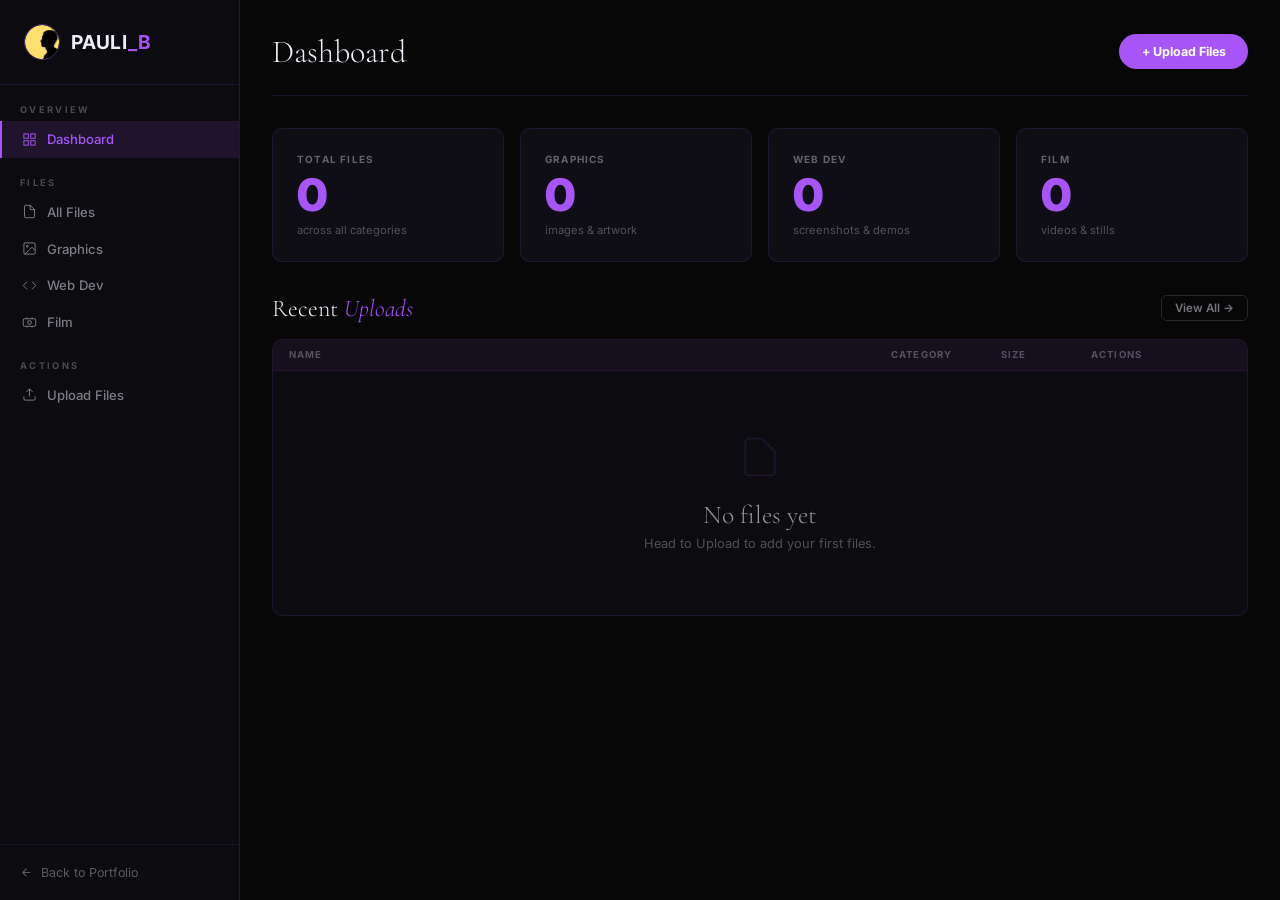
==== cms-9f3k2p/index.html @ 4cd1da20 "myWeb" ====
<!DOCTYPE html>
<html lang="en">
<head>
  <meta charset="UTF-8"/>
  <meta name="viewport" content="width=device-width,initial-scale=1.0"/>
  <title>Admin — PAULI_B</title>
  <link rel="preconnect" href="https://fonts.googleapis.com"/>
  <link href="https://fonts.googleapis.com/css2?family=Inter:wght@300;400;500;600;700&family=Cormorant+Garamond:ital,wght@0,300;1,300&family=JetBrains+Mono:wght@400&display=swap" rel="stylesheet"/>
  <style>
    *,*::before,*::after{box-sizing:border-box;margin:0;padding:0}
    html{font-size:16px}
    body{font-family:'Inter',sans-serif;background:#070708;color:#f0ecf8;min-height:100vh;cursor:auto}
    a{color:inherit;text-decoration:none}
    img,video{max-width:100%;display:block}
    button{font-family:inherit;cursor:pointer}
    input{font-family:inherit}

    /* ── LAYOUT ── */
    .layout{display:flex;min-height:100vh}

    /* ── SIDEBAR ── */
    .sidebar{
      width:240px;flex-shrink:0;
      background:#0c0b10;border-right:1px solid rgba(168,85,247,.15);
      position:fixed;top:0;left:0;bottom:0;
      display:flex;flex-direction:column;overflow-y:auto;z-index:100;
    }
    .sb-logo{
      padding:1.5rem;border-bottom:1px solid rgba(168,85,247,.12);
      display:flex;align-items:center;gap:.7rem;
    }
    .sb-logo img{width:36px;height:36px;border-radius:50%;object-fit:cover;border:1.5px solid rgba(168,85,247,.4)}
    .sb-logo-text{font-size:1.2rem;font-weight:700;letter-spacing:.04em}
    .sb-logo-text em{font-style:normal;color:#a855f7}
    .sb-section{padding:1.2rem 1.25rem .35rem;font-size:.58rem;font-weight:700;letter-spacing:.25em;text-transform:uppercase;color:rgba(240,236,248,.28)}
    .sb-item{
      display:flex;align-items:center;gap:.65rem;
      padding:.65rem 1.25rem;font-size:.82rem;font-weight:500;
      color:rgba(240,236,248,.5);border-left:2px solid transparent;
      transition:all .2s;cursor:pointer;
    }
    .sb-item:hover{background:rgba(168,85,247,.07);color:#f0ecf8}
    .sb-item.active{background:rgba(168,85,247,.12);color:#a855f7;border-left-color:#a855f7}
    .sb-item svg{width:15px;height:15px;flex-shrink:0;stroke:currentColor;fill:none;stroke-width:1.5}
    .sb-back{padding:1.25rem;margin-top:auto;border-top:1px solid rgba(168,85,247,.1)}
    .sb-back a{display:flex;align-items:center;gap:.5rem;font-size:.78rem;color:rgba(240,236,248,.35);transition:color .2s}
    .sb-back a:hover{color:#a855f7}

    /* ── MAIN ── */
    .main{margin-left:240px;flex:1;padding:2rem;min-width:0}
    .topbar{display:flex;align-items:center;justify-content:space-between;margin-bottom:2rem;padding-bottom:1.5rem;border-bottom:1px solid rgba(168,85,247,.12);flex-wrap:wrap;gap:1rem}
    .topbar h1{font-family:'Cormorant Garamond',serif;font-size:2rem;font-weight:300}
    .tab{display:none}.tab.active{display:block}

    /* ── STAT CARDS ── */
    .stat-grid{display:grid;grid-template-columns:repeat(4,1fr);gap:1rem;margin-bottom:2rem}
    .stat-card{background:#0f0e14;border:1px solid rgba(168,85,247,.12);padding:1.5rem;border-radius:10px}
    .stat-card .lbl{font-size:.62rem;font-weight:700;letter-spacing:.12em;text-transform:uppercase;color:rgba(240,236,248,.38);margin-bottom:.5rem}
    .stat-card .val{font-size:2.8rem;font-weight:900;color:#a855f7;line-height:1;font-family:'Inter',sans-serif}
    .stat-card .sub{font-size:.7rem;color:rgba(240,236,248,.3);margin-top:.3rem}

    /* ── UPLOAD DROP ZONE ── */
    .dropzone{
      background:linear-gradient(135deg,#0f0e14,#111018);
      border:2px dashed rgba(168,85,247,.25);border-radius:14px;
      padding:3.5rem 2.5rem;text-align:center;
      cursor:pointer;transition:all .3s;margin-bottom:1.5rem;
      position:relative;overflow:hidden;
    }
    .dropzone::before{content:'';position:absolute;inset:0;background:radial-gradient(ellipse at center,rgba(168,85,247,.07),transparent 65%);opacity:0;transition:opacity .3s}
    .dropzone:hover,.dropzone.dg{border-color:#a855f7}
    .dropzone:hover::before,.dropzone.dg::before{opacity:1}
    .dropzone.dg{transform:scale(1.01);box-shadow:0 0 60px rgba(168,85,247,.12)}
    .dropzone svg{width:50px;height:50px;color:#a855f7;margin:0 auto 1.25rem;opacity:.55;transition:opacity .3s,transform .3s}
    .dropzone:hover svg,.dropzone.dg svg{opacity:.9;transform:translateY(-4px)}
    .dropzone h3{font-family:'Cormorant Garamond',serif;font-size:1.8rem;font-weight:300;color:#f0ecf8;margin-bottom:.5rem}
    .dropzone p{font-size:.82rem;color:rgba(240,236,248,.45);line-height:1.7;margin-bottom:1.25rem}
    .dropzone .hint{font-size:.68rem;color:rgba(168,85,247,.6);margin-top:.75rem;font-family:'JetBrains Mono',monospace;line-height:1.8}
    .file-label{
      display:inline-flex;align-items:center;gap:.5rem;
      padding:.7rem 1.8rem;border-radius:100px;
      background:#a855f7;color:#fff;
      font-size:.78rem;font-weight:600;cursor:pointer;
      transition:all .25s;
    }
    .file-label:hover{background:#d8b4fe;transform:translateY(-1px)}

    /* ── CAT TABS ── */
    .cat-tabs{display:flex;gap:.5rem;flex-wrap:wrap;margin-bottom:1.5rem}
    .cat-tab{
      padding:.45rem 1.2rem;border-radius:100px;font-size:.72rem;font-weight:700;
      letter-spacing:.08em;text-transform:uppercase;
      background:#141220;border:1.5px solid rgba(168,85,247,.2);
      color:rgba(240,236,248,.5);transition:all .2s;cursor:pointer;
    }
    .cat-tab.active{background:#a855f7;color:#fff;border-color:#a855f7}

    /* ── FILE TABLE ── */
    .f-table{background:#0c0b10;border:1px solid rgba(168,85,247,.12);border-radius:10px;overflow:hidden}
    .f-head{display:grid;grid-template-columns:1fr 110px 90px 140px;padding:.6rem 1rem;background:rgba(168,85,247,.06);border-bottom:1px solid rgba(168,85,247,.1);font-size:.6rem;font-weight:700;letter-spacing:.12em;text-transform:uppercase;color:rgba(240,236,248,.3)}
    .f-row{display:grid;grid-template-columns:1fr 110px 90px 140px;padding:.8rem 1rem;border-bottom:1px solid rgba(240,236,248,.04);align-items:center;transition:background .15s}
    .f-row:last-child{border-bottom:none}
    .f-row:hover{background:rgba(168,85,247,.05)}
    .f-nm{display:flex;align-items:center;gap:.65rem;font-size:.82rem}
    .f-nm svg{width:17px;height:17px;color:#a855f7;flex-shrink:0}
    .f-cat{font-size:.62rem;font-weight:700;letter-spacing:.08em;text-transform:uppercase}
    .cg{color:#b83225}.cw{color:#39ff14}.cf{color:#e8a020}
    .f-sz{font-size:.7rem;color:rgba(240,236,248,.38)}
    .f-acts{display:flex;gap:.4rem}
    .fb{padding:.22rem .55rem;font-size:.62rem;font-weight:600;background:transparent;border:1px solid rgba(240,236,248,.14);color:rgba(240,236,248,.48);border-radius:6px;transition:all .2s;cursor:pointer}
    .fb:hover{border-color:#a855f7;color:#a855f7}
    .fb.del:hover{border-color:#f87171;color:#f87171}

    /* ── SEARCH / VIEW ── */
    .srch{padding:.5rem .9rem;background:#141220;border:1.5px solid rgba(168,85,247,.15);color:#f0ecf8;font-size:.82rem;border-radius:8px;outline:none;max-width:260px;width:100%}
    .srch:focus{border-color:rgba(168,85,247,.4)}
    .vt{display:flex;background:#141220;border-radius:8px;overflow:hidden;border:1.5px solid rgba(168,85,247,.15)}
    .vb{padding:.4rem .6rem;background:transparent;border:none;color:rgba(240,236,248,.38);transition:all .2s;cursor:pointer}
    .vb.active{background:#1e1c28;color:#a855f7}

    /* ── THUMB GRID ── */
    .tg{display:grid;grid-template-columns:repeat(auto-fill,minmax(140px,1fr));gap:2px;background:rgba(168,85,247,.1);border-radius:8px;overflow:hidden;margin-top:1rem}
    .ti{aspect-ratio:1;background:#141220;overflow:hidden;position:relative;cursor:pointer}
    .ti img,.ti video{width:100%;height:100%;object-fit:cover;transition:transform .4s}
    .ti:hover img,.ti:hover video{transform:scale(1.06)}
    .tl{position:absolute;bottom:0;left:0;right:0;padding:.4rem .5rem;background:linear-gradient(to top,rgba(0,0,0,.9),transparent);font-size:.58rem;color:#f0ecf8;white-space:nowrap;overflow:hidden;text-overflow:ellipsis;opacity:0;transition:opacity .25s}
    .ti:hover .tl{opacity:1}
    .ti-ph{display:flex;align-items:center;justify-content:center;flex-direction:column;gap:.4rem;color:rgba(240,236,248,.22);font-size:.62rem;height:100%}
    .ti-ph svg{width:22px;height:22px}

    /* ── PROGRESS ── */
    .prog{display:none;margin-bottom:1.5rem}
    .prog.on{display:block}
    .prog-lbl{font-size:.72rem;font-weight:500;color:rgba(240,236,248,.5);margin-bottom:.4rem;font-family:'JetBrains Mono',monospace}
    .prog-track{background:#1e1c28;border-radius:100px;height:4px;overflow:hidden}
    .prog-fill{height:100%;background:linear-gradient(to right,#a855f7,#ec4899);border-radius:100px;width:0;transition:width .2s}

    /* ── QUEUE GRID ── */
    .qgrid{display:grid;grid-template-columns:repeat(auto-fill,minmax(110px,1fr));gap:2px;margin-top:1rem}

    /* ── EMPTY STATE ── */
    .es{text-align:center;padding:4rem 2rem}
    .es svg{width:44px;height:44px;margin:0 auto 1rem;opacity:.12;color:#a855f7}
    .es h4{font-family:'Cormorant Garamond',serif;font-size:1.6rem;font-weight:300;color:rgba(240,236,248,.6);margin-bottom:.4rem}
    .es p{font-size:.8rem;color:rgba(240,236,248,.3)}

    /* ── CONTEXT MENU ── */
    .ctx{display:none;position:fixed;background:#14121e;border:1px solid rgba(168,85,247,.25);border-radius:10px;z-index:5000;min-width:160px;box-shadow:0 12px 50px rgba(0,0,0,.7);overflow:hidden}
    .ctx.on{display:block}
    .ctx-i{padding:.6rem 1rem;font-size:.78rem;color:rgba(240,236,248,.6);cursor:pointer;display:flex;align-items:center;gap:.6rem;transition:background .15s}
    .ctx-i:hover{background:rgba(168,85,247,.08);color:#f0ecf8}
    .ctx-i.danger{color:#f87171}
    .ctx-sep{height:1px;background:rgba(168,85,247,.1)}

    /* ── PREVIEW MODAL ── */
    .pv{display:none;position:fixed;inset:0;z-index:4000;background:rgba(0,0,0,.97);align-items:center;justify-content:center}
    .pv.on{display:flex}
    .pv-in{position:relative;max-width:92vw;max-height:92vh}
    .pv-in img{max-width:92vw;max-height:88vh;object-fit:contain;border-radius:8px}
    .pv-in video{max-width:92vw;max-height:88vh;border-radius:8px}
    .pv-close{position:absolute;top:-2.8rem;right:0;background:none;border:none;color:rgba(255,255,255,.4);font-size:1.4rem;cursor:pointer;transition:color .2s}
    .pv-close:hover{color:#a855f7}

    /* ── TOASTS ── */
    .toasts{position:fixed;bottom:2rem;right:2rem;z-index:6000;display:flex;flex-direction:column;gap:.5rem}
    .toast{background:#14121e;border:1px solid rgba(168,85,247,.35);color:#f0ecf8;padding:.8rem 1.2rem;border-radius:10px;font-size:.82rem;animation:sIn .3s ease;min-width:260px}
    .toast.err{border-color:rgba(248,113,113,.5)}
    .toast.ok{border-color:rgba(74,222,128,.4)}
    @keyframes sIn{from{opacity:0;transform:translateX(16px)}to{opacity:1;transform:translateX(0)}}

    /* ── TAG UI ── */
    .tag-row{display:flex;gap:.5rem;align-items:center;margin-bottom:.75rem}
    .t-inp{padding:.38rem .75rem;background:#141220;border:1.5px solid rgba(168,85,247,.15);color:#f0ecf8;font-size:.75rem;border-radius:8px;outline:none;width:140px}
    .t-inp:focus{border-color:rgba(168,85,247,.4)}
    .tag-list{display:flex;gap:.4rem;flex-wrap:wrap;margin-bottom:1rem;min-height:24px}
    .t-chip{padding:.2rem .65rem;background:rgba(168,85,247,.12);border:1px solid rgba(168,85,247,.28);font-size:.65rem;font-weight:600;color:#a855f7;border-radius:100px;display:inline-flex;align-items:center;gap:.3rem}
    .t-chip span{opacity:.6;line-height:1;cursor:pointer}

    /* ── SECTION LABEL ── */
    .step-lbl{font-size:.65rem;font-weight:700;letter-spacing:.18em;text-transform:uppercase;color:rgba(240,236,248,.32);margin-bottom:.65rem}

    /* ── RESPONSIVE ── */
    @media(max-width:768px){
      .sidebar{width:100%;position:relative;height:auto;border-right:none;border-bottom:1px solid rgba(168,85,247,.15)}
      .main{margin-left:0;padding:1.25rem}
      .layout{flex-direction:column}
      .stat-grid{grid-template-columns:1fr 1fr}
      .f-head,.f-row{grid-template-columns:1fr 90px 110px}
      .f-sz{display:none}
    }
    @media(max-width:480px){
      .stat-grid{grid-template-columns:1fr}
      .f-head,.f-row{grid-template-columns:1fr 100px}
      .f-cat,.f-sz{display:none}
    }
  </style>
</head>
<body>
<div class="toasts" id="toasts"></div>

<!-- Context menu -->
<div class="ctx" id="ctx">
  <div class="ctx-i" id="ctxPrev"><svg viewBox="0 0 24 24" width="13" height="13"><path d="M1 12s4-8 11-8 11 8 11 8-4 8-11 8-11-8-11-8z"/><circle cx="12" cy="12" r="3"/></svg>Preview</div>
  <div class="ctx-i" id="ctxRen"><svg viewBox="0 0 24 24" width="13" height="13"><path d="M11 4H4a2 2 0 0 0-2 2v14c0 1.1.9 2 2 2h14a2 2 0 0 0 2-2v-7"/><path d="M18.5 2.5a2.12 2.12 0 0 1 3 3L12 15l-4 1 1-4z"/></svg>Rename</div>
  <div class="ctx-i" id="ctxMov"><svg viewBox="0 0 24 24" width="13" height="13"><polyline points="5 9 2 12 5 15"/><polyline points="19 9 22 12 19 15"/><line x1="2" y1="12" x2="22" y2="12"/></svg>Move Category</div>
  <div class="ctx-sep"></div>
  <div class="ctx-i danger" id="ctxDel"><svg viewBox="0 0 24 24" width="13" height="13"><polyline points="3 6 5 6 21 6"/><path d="M19 6l-1 14H6L5 6"/></svg>Delete</div>
</div>

<!-- Preview modal -->
<div class="pv" id="pv">
  <div class="pv-in">
    <button class="pv-close" id="pvClose">✕</button>
    <img id="pvImg" src="" alt="" style="display:none"/>
    <video id="pvVid" controls style="display:none"></video>
  </div>
</div>

<div class="layout">
  <!-- SIDEBAR -->
  <aside class="sidebar">
    <div class="sb-logo">
      <img src="../assets/logo.jpg" alt="PB"/>
      <div class="sb-logo-text">PAULI<em>_B</em></div>
    </div>
    <div class="sb-section">Overview</div>
    <div class="sb-item active" data-tab="dashboard">
      <svg viewBox="0 0 24 24"><rect x="3" y="3" width="7" height="7"/><rect x="14" y="3" width="7" height="7"/><rect x="14" y="14" width="7" height="7"/><rect x="3" y="14" width="7" height="7"/></svg>Dashboard
    </div>
    <div class="sb-section">Files</div>
    <div class="sb-item" data-tab="all">
      <svg viewBox="0 0 24 24"><path d="M13 2H6a2 2 0 0 0-2 2v16a2 2 0 0 0 2 2h12a2 2 0 0 0 2-2V9z"/><polyline points="13 2 13 9 20 9"/></svg>All Files
    </div>
    <div class="sb-item" data-tab="graphics">
      <svg viewBox="0 0 24 24"><rect x="3" y="3" width="18" height="18" rx="2"/><circle cx="8.5" cy="8.5" r="1.5"/><polyline points="21 15 16 10 5 21"/></svg>Graphics
    </div>
    <div class="sb-item" data-tab="webdev">
      <svg viewBox="0 0 24 24"><polyline points="16 18 22 12 16 6"/><polyline points="8 6 2 12 8 18"/></svg>Web Dev
    </div>
    <div class="sb-item" data-tab="film">
      <svg viewBox="0 0 24 24"><rect x="2" y="6" width="20" height="12" rx="2"/><path d="M8 6V4M16 6V4M8 18v2M16 18v2"/><circle cx="12" cy="12" r="3"/></svg>Film
    </div>
    <div class="sb-section">Actions</div>
    <div class="sb-item" data-tab="upload">
      <svg viewBox="0 0 24 24"><path d="M21 15v4a2 2 0 0 1-2 2H5a2 2 0 0 1-2-2v-4"/><polyline points="17 8 12 3 7 8"/><line x1="12" y1="3" x2="12" y2="15"/></svg>Upload Files
    </div>
    <div class="sb-back">
      <a href="../index.html">
        <svg viewBox="0 0 24 24" width="13" height="13" fill="none" stroke="currentColor" stroke-width="2"><path d="M19 12H5M12 5l-7 7 7 7"/></svg>
        Back to Portfolio
      </a>
    </div>
  </aside>

  <main class="main">

    <!-- DASHBOARD -->
    <div class="tab active" id="tab-dashboard">
      <div class="topbar">
        <h1>Dashboard</h1>
        <button onclick="switchTab('upload')" style="padding:.6rem 1.4rem;border-radius:100px;background:#a855f7;color:#fff;border:none;font-size:.78rem;font-weight:700;cursor:pointer">+ Upload Files</button>
      </div>
      <div class="stat-grid">
        <div class="stat-card"><div class="lbl">Total Files</div><div class="val" id="sAll">—</div><div class="sub">across all categories</div></div>
        <div class="stat-card"><div class="lbl">Graphics</div><div class="val" id="sG">—</div><div class="sub">images &amp; artwork</div></div>
        <div class="stat-card"><div class="lbl">Web Dev</div><div class="val" id="sW">—</div><div class="sub">screenshots &amp; demos</div></div>
        <div class="stat-card"><div class="lbl">Film</div><div class="val" id="sF">—</div><div class="sub">videos &amp; stills</div></div>
      </div>
      <div style="display:flex;justify-content:space-between;align-items:center;margin-bottom:1rem;flex-wrap:wrap;gap:.5rem">
        <h3 style="font-family:'Cormorant Garamond',serif;font-size:1.5rem;font-weight:300">Recent <em style="font-style:italic;color:#a855f7">Uploads</em></h3>
        <button class="fb" onclick="switchTab('all')" style="padding:.3rem .8rem;font-size:.72rem">View All →</button>
      </div>
      <div class="f-table"><div class="f-head"><div>Name</div><div>Category</div><div>Size</div><div>Actions</div></div><div id="recentList"><div class="es" style="padding:2rem"><p style="font-size:.8rem">Loading…</p></div></div></div>
    </div>

    <!-- ALL FILES -->
    <div class="tab" id="tab-all">
      <div class="topbar">
        <h1>All Files</h1>
        <div style="display:flex;gap:.65rem;align-items:center;flex-wrap:wrap">
          <input class="srch" id="srch-all" placeholder="Search…" oninput="renderTab('all')"/>
          <div class="vt">
            <button class="vb active" onclick="setView('all','list',this)" title="List"><svg viewBox="0 0 24 24" width="14" height="14" fill="none" stroke="currentColor" stroke-width="2"><line x1="8" y1="6" x2="21" y2="6"/><line x1="8" y1="12" x2="21" y2="12"/><line x1="8" y1="18" x2="21" y2="18"/><line x1="3" y1="6" x2="3.01" y2="6"/></svg></button>
            <button class="vb" onclick="setView('all','grid',this)" title="Grid"><svg viewBox="0 0 24 24" width="14" height="14" fill="none" stroke="currentColor" stroke-width="2"><rect x="3" y="3" width="7" height="7"/><rect x="14" y="3" width="7" height="7"/><rect x="14" y="14" width="7" height="7"/><rect x="3" y="14" width="7" height="7"/></svg></button>
          </div>
        </div>
      </div>
      <div id="view-all"></div>
    </div>

    <!-- GRAPHICS -->
    <div class="tab" id="tab-graphics">
      <div class="topbar">
        <h1>Graphics Design</h1>
        <div style="display:flex;gap:.65rem;align-items:center">
          <input class="srch" id="srch-graphics" placeholder="Search…" oninput="renderTab('graphics')"/>
          <div class="vt">
            <button class="vb active" onclick="setView('graphics','list',this)"><svg viewBox="0 0 24 24" width="14" height="14" fill="none" stroke="currentColor" stroke-width="2"><line x1="8" y1="6" x2="21" y2="6"/><line x1="8" y1="12" x2="21" y2="12"/><line x1="8" y1="18" x2="21" y2="18"/><line x1="3" y1="6" x2="3.01" y2="6"/></svg></button>
            <button class="vb" onclick="setView('graphics','grid',this)"><svg viewBox="0 0 24 24" width="14" height="14" fill="none" stroke="currentColor" stroke-width="2"><rect x="3" y="3" width="7" height="7"/><rect x="14" y="3" width="7" height="7"/><rect x="14" y="14" width="7" height="7"/><rect x="3" y="14" width="7" height="7"/></svg></button>
          </div>
          <button onclick="switchTab('upload');setCat('graphics')" style="padding:.45rem 1.1rem;border-radius:100px;background:#a855f7;color:#fff;border:none;font-size:.72rem;font-weight:700;cursor:pointer">+ Upload</button>
        </div>
      </div>
      <div id="view-graphics"></div>
    </div>

    <!-- WEBDEV -->
    <div class="tab" id="tab-webdev">
      <div class="topbar">
        <h1>Web Development</h1>
        <div style="display:flex;gap:.65rem;align-items:center">
          <input class="srch" id="srch-webdev" placeholder="Search…" oninput="renderTab('webdev')"/>
          <div class="vt">
            <button class="vb active" onclick="setView('webdev','list',this)"><svg viewBox="0 0 24 24" width="14" height="14" fill="none" stroke="currentColor" stroke-width="2"><line x1="8" y1="6" x2="21" y2="6"/><line x1="8" y1="12" x2="21" y2="12"/><line x1="8" y1="18" x2="21" y2="18"/><line x1="3" y1="6" x2="3.01" y2="6"/></svg></button>
            <button class="vb" onclick="setView('webdev','grid',this)"><svg viewBox="0 0 24 24" width="14" height="14" fill="none" stroke="currentColor" stroke-width="2"><rect x="3" y="3" width="7" height="7"/><rect x="14" y="3" width="7" height="7"/><rect x="14" y="14" width="7" height="7"/><rect x="3" y="14" width="7" height="7"/></svg></button>
          </div>
          <button onclick="switchTab('upload');setCat('webdev')" style="padding:.45rem 1.1rem;border-radius:100px;background:#a855f7;color:#fff;border:none;font-size:.72rem;font-weight:700;cursor:pointer">+ Upload</button>
        </div>
      </div>
      <div id="view-webdev"></div>
    </div>

    <!-- FILM -->
    <div class="tab" id="tab-film">
      <div class="topbar">
        <h1>Film &amp; Motion</h1>
        <div style="display:flex;gap:.65rem;align-items:center">
          <input class="srch" id="srch-film" placeholder="Search…" oninput="renderTab('film')"/>
          <div class="vt">
            <button class="vb active" onclick="setView('film','list',this)"><svg viewBox="0 0 24 24" width="14" height="14" fill="none" stroke="currentColor" stroke-width="2"><line x1="8" y1="6" x2="21" y2="6"/><line x1="8" y1="12" x2="21" y2="12"/><line x1="8" y1="18" x2="21" y2="18"/><line x1="3" y1="6" x2="3.01" y2="6"/></svg></button>
            <button class="vb" onclick="setView('film','grid',this)"><svg viewBox="0 0 24 24" width="14" height="14" fill="none" stroke="currentColor" stroke-width="2"><rect x="3" y="3" width="7" height="7"/><rect x="14" y="3" width="7" height="7"/><rect x="14" y="14" width="7" height="7"/><rect x="3" y="14" width="7" height="7"/></svg></button>
          </div>
          <button onclick="switchTab('upload');setCat('film')" style="padding:.45rem 1.1rem;border-radius:100px;background:#a855f7;color:#fff;border:none;font-size:.72rem;font-weight:700;cursor:pointer">+ Upload</button>
        </div>
      </div>
      <div id="view-film"></div>
    </div>

    <!-- UPLOAD -->
    <div class="tab" id="tab-upload">
      <div class="topbar"><h1>Upload Files</h1></div>

      <p class="step-lbl">Step 1 — Choose Category</p>
      <div class="cat-tabs" id="catTabs">
        <button class="cat-tab active" data-cat="graphics" onclick="setCat('graphics',this)">🎨 Graphics</button>
        <button class="cat-tab" data-cat="webdev" onclick="setCat('webdev',this)">💻 Web Dev</button>
        <button class="cat-tab" data-cat="film" onclick="setCat('film',this)">🎬 Film</button>
      </div>

      <p class="step-lbl">Step 2 — Add Tags <span style="opacity:.4;font-size:.6rem;text-transform:none;letter-spacing:0">(optional — press Enter to add)</span></p>
      <div class="tag-row">
        <input type="text" class="t-inp" id="tagInp" placeholder="e.g. branding, showreel" onkeydown="if(event.key==='Enter'){event.preventDefault();addTag()}"/>
        <button class="fb" onclick="addTag()" style="padding:.38rem .8rem">+ Add</button>
      </div>
      <div class="tag-list" id="tagList"></div>

      <p class="step-lbl">Step 3 — Drop Your Files <span style="opacity:.4;font-size:.6rem;text-transform:none;letter-spacing:0">(multiple files supported)</span></p>
      <div class="dropzone" id="dropzone">
        <svg viewBox="0 0 24 24" fill="none" stroke="currentColor" stroke-width="1"><path d="M21 15v4a2 2 0 0 1-2 2H5a2 2 0 0 1-2-2v-4"/><polyline points="17 8 12 3 7 8"/><line x1="12" y1="3" x2="12" y2="15"/></svg>
        <h3>Drop files here</h3>
        <p>Images: JPG, PNG, GIF, SVG, WebP<br/>Video: MP4, MOV, WebM · PDF</p>
        <label for="fileInp" class="file-label">Choose Files</label>
        <input type="file" id="fileInp" multiple accept="image/*,video/*,.pdf,.svg,.webp" style="display:none" onchange="handleFiles(this.files)"/>
        <p class="hint">
          💡 Hold <strong>Ctrl</strong> (Windows) or <strong>Cmd</strong> (Mac) to select multiple files<br/>
          🗂 Or drag &amp; drop several files at once<br/>
          💾 Storage: IndexedDB — no size limits
        </p>
      </div>

      <div class="prog" id="prog">
        <div class="prog-lbl" id="progLbl">Ready…</div>
        <div class="prog-track"><div class="prog-fill" id="progFill"></div></div>
      </div>
      <div class="qgrid" id="qGrid"></div>
    </div>

  </main>
</div>

<script src="../js/storage.js"></script>
<script>
'use strict';
let curCat='graphics', ctxId=null, tags=[];
let views={all:'list',graphics:'list',webdev:'list',film:'list'};

// Sidebar
document.querySelectorAll('.sb-item').forEach(el=>el.addEventListener('click',()=>switchTab(el.dataset.tab)));

function switchTab(t){
  document.querySelectorAll('.tab').forEach(x=>x.classList.remove('active'));
  document.querySelectorAll('.sb-item').forEach(x=>x.classList.remove('active'));
  document.getElementById('tab-'+t)?.classList.add('active');
  document.querySelector('[data-tab="'+t+'"]')?.classList.add('active');
  if(t==='dashboard') renderDash();
  else if(t!=='upload') renderTab(t);
}

async function renderDash(){
  const [all,g,w,f]=await Promise.all([PB.count(),PB.count('graphics'),PB.count('webdev'),PB.count('film')]);
  document.getElementById('sAll').textContent=all;
  document.getElementById('sG').textContent=g;
  document.getElementById('sW').textContent=w;
  document.getElementById('sF').textContent=f;
  const rl=document.getElementById('recentList');
  const files=await PB.getAll();
  const recent=files.sort((a,b)=>new Date(b.date)-new Date(a.date)).slice(0,12);
  if(!recent.length){rl.innerHTML='<div class="es"><svg viewBox="0 0 24 24" fill="none" stroke="currentColor" stroke-width="1" width="44" height="44"><path d="M13 2H6a2 2 0 0 0-2 2v16a2 2 0 0 0 2 2h12a2 2 0 0 0 2-2V9z"/></svg><h4>No files yet</h4><p>Head to Upload to add your first files.</p></div>';return;}
  rl.innerHTML=recent.map(frow).join('');
}

async function renderTab(cat){
  const el=document.getElementById('view-'+cat);
  if(!el)return;
  const s=(document.getElementById('srch-'+cat)?.value||'').toLowerCase();
  let list=await PB.getAll(cat==='all'?null:cat);
  list=list.sort((a,b)=>new Date(b.date)-new Date(a.date));
  if(s)list=list.filter(f=>f.name.toLowerCase().includes(s)||(f.tags||[]).some(t=>t.includes(s)));
  if(!list.length){el.innerHTML='<div class="es"><svg viewBox="0 0 24 24" fill="none" stroke="currentColor" stroke-width="1" width="44" height="44"><path d="M13 2H6a2 2 0 0 0-2 2v16a2 2 0 0 0 2 2h12a2 2 0 0 0 2-2V9z"/></svg><h4>No files here</h4><p>Upload files via the Upload tab.</p></div>';return;}
  if(views[cat]==='grid'){el.innerHTML='<div class="tg">'+list.map(thumb).join('')+'</div>';return;}
  el.innerHTML='<div class="f-table"><div class="f-head"><div>Name</div><div>Category</div><div>Size</div><div>Actions</div></div>'+list.map(frow).join('')+'</div>';
}

function frow(f){
  const ic=f.type?.startsWith('video')?'<svg viewBox="0 0 24 24" fill="none" stroke="currentColor" stroke-width="1.5" width="17" height="17"><rect x="2" y="6" width="20" height="12" rx="2"/><circle cx="12" cy="12" r="3"/></svg>':f.type?.startsWith('image')?'<svg viewBox="0 0 24 24" fill="none" stroke="currentColor" stroke-width="1.5" width="17" height="17"><rect x="3" y="3" width="18" height="18" rx="2"/><circle cx="8.5" cy="8.5" r="1.5"/><polyline points="21 15 16 10 5 21"/></svg>':'<svg viewBox="0 0 24 24" fill="none" stroke="currentColor" stroke-width="1.5" width="17" height="17"><path d="M13 2H6a2 2 0 0 0-2 2v16a2 2 0 0 0 2 2h12a2 2 0 0 0 2-2V9z"/></svg>';
  const cc=f.cat==='graphics'?'cg':f.cat==='webdev'?'cw':'cf';
  const nm=f.name.length>38?f.name.slice(0,35)+'…':f.name;
  return`<div class="f-row" oncontextmenu="openCtx(event,'${f.id}')"><div class="f-nm">${ic}<span title="${f.name}">${nm}</span></div><div class="f-cat"><span class="${cc}">${f.cat}</span></div><div class="f-sz">${fmtSz(f.size)}</div><div class="f-acts"><button class="fb" onclick="previewFile('${f.id}')">View</button><button class="fb del" onclick="delFile('${f.id}')">Del</button></div></div>`;
}

function thumb(f){
  const isI=f.type?.startsWith('image'),isV=f.type?.startsWith('video');
  const inner=isI?`<img src="${f.data}" alt="${f.name}" loading="lazy"/>`:isV?`<video src="${f.data}" muted preload="metadata"></video><div style="position:absolute;top:50%;left:50%;transform:translate(-50%,-50%);width:32px;height:32px;background:#a855f7;border-radius:50%;display:flex;align-items:center;justify-content:center;pointer-events:none"><svg viewBox="0 0 24 24" width="11" height="11" fill="#fff"><polygon points="5 3 19 12 5 21 5 3"/></svg></div>`:'<div class="ti-ph"><svg viewBox="0 0 24 24" fill="none" stroke="currentColor" stroke-width="1" width="22" height="22"><path d="M13 2H6a2 2 0 0 0-2 2v16a2 2 0 0 0 2 2h12a2 2 0 0 0 2-2V9z"/></svg></div>';
  return`<div class="ti" onclick="previewFile('${f.id}')" oncontextmenu="openCtx(event,'${f.id}')">${inner}<div class="tl">${f.name}</div></div>`;
}

function setView(cat,mode,btn){
  views[cat]=mode;
  btn.closest('.vt').querySelectorAll('.vb').forEach(b=>b.classList.remove('active'));
  btn.classList.add('active');
  renderTab(cat);
}

function setCat(cat,btn){
  curCat=cat;
  if(btn){document.querySelectorAll('.cat-tab').forEach(b=>b.classList.remove('active'));btn.classList.add('active');}
  else document.querySelectorAll('.cat-tab').forEach(b=>b.classList.toggle('active',b.dataset.cat===cat));
}

// Tags
function addTag(){const i=document.getElementById('tagInp'),v=i.value.trim().toLowerCase();if(v&&!tags.includes(v)){tags.push(v);renderTags();}i.value='';i.focus();}
function renderTags(){document.getElementById('tagList').innerHTML=tags.map(t=>`<span class="t-chip">${t}<span onclick="rmTag('${t}')" title="Remove">✕</span></span>`).join('');}
function rmTag(t){tags=tags.filter(x=>x!==t);renderTags();}

// Drag & drop
const dz=document.getElementById('dropzone');
dz.addEventListener('dragenter',e=>{e.preventDefault();dz.classList.add('dg');});
dz.addEventListener('dragover', e=>{e.preventDefault();dz.classList.add('dg');});
dz.addEventListener('dragleave',e=>{if(!dz.contains(e.relatedTarget))dz.classList.remove('dg');});
dz.addEventListener('drop',e=>{e.preventDefault();dz.classList.remove('dg');if(e.dataTransfer.files.length)handleFiles(e.dataTransfer.files);});

// Upload — parallel, IndexedDB
async function handleFiles(fileList){
  if(!fileList||!fileList.length)return;
  const q=document.getElementById('qGrid');
  const pw=document.getElementById('prog');
  const fill=document.getElementById('progFill');
  const lbl=document.getElementById('progLbl');
  q.innerHTML='';pw.classList.add('on');fill.style.width='0%';
  const total=fileList.length;
  let done=0;
  toast(`Reading ${total} file${total>1?'s':''}…`);

  function updateProg(){
    const pct=Math.round(done/total*100);
    fill.style.width=pct+'%';
    lbl.textContent=done<total?`Uploading ${done} of ${total}…`:`✓ Done! ${total} file${total>1?'s':''} saved to "${curCat}"`;
    if(done===total){
      toast(`${total} file${total>1?'s':''} uploaded to ${curCat}`,'ok');
      renderDash();['all','graphics','webdev','film'].forEach(renderTab);
      tags=[];renderTags();
      document.getElementById('fileInp').value='';
      setTimeout(()=>{pw.classList.remove('on');fill.style.width='0';},3500);
    }
  }

  await Promise.all(Array.from(fileList).map((file,i)=>new Promise(resolve=>{
    const div=document.createElement('div');
    div.className='ti ti-ph';div.style.opacity='.35';
    div.innerHTML='<svg viewBox="0 0 24 24" fill="none" stroke="currentColor" stroke-width="1" width="22" height="22"><path d="M13 2H6a2 2 0 0 0-2 2v16a2 2 0 0 0 2 2h12a2 2 0 0 0 2-2V9z"/></svg>';
    q.appendChild(div);
    const r=new FileReader();
    r.onerror=()=>{toast('Failed: '+file.name,'err');done++;updateProg();resolve();};
    r.onload=async e=>{
      const data=e.target.result;
      const id='f_'+Date.now()+'_'+i+'_'+Math.random().toString(36).slice(2,7);
      try{await PB.put({id,name:file.name,cat:curCat,type:file.type,data,size:file.size,tags:[...tags],date:new Date().toISOString()});}
      catch(err){toast('Save failed: '+file.name,'err');}
      div.style.opacity='1';
      if(file.type.startsWith('image')){div.className='ti';div.innerHTML=`<img src="${data}" loading="lazy"/><div class="tl">${file.name}</div>`;}
      else if(file.type.startsWith('video')){div.className='ti';div.innerHTML=`<video src="${data}" muted preload="metadata"></video><div class="tl">${file.name}</div>`;}
      else{div.innerHTML=`<div class="ti-ph"><svg viewBox="0 0 24 24" fill="none" stroke="currentColor" stroke-width="1" width="22" height="22"><path d="M13 2H6a2 2 0 0 0-2 2v16a2 2 0 0 0 2 2h12a2 2 0 0 0 2-2V9z"/></svg><span style="font-size:.58rem;padding:0 .3rem;text-align:center;word-break:break-all">${file.name.slice(0,16)}</span></div>`;}
      done++;updateProg();resolve();
    };
    r.readAsDataURL(file);
  })));
}

// Delete
async function delFile(id){
  const f=await PB.get(id);
  if(!confirm(`Delete "${f?.name||'this file'}"?`))return;
  await PB.delete(id);toast('File deleted');renderDash();['all','graphics','webdev','film'].forEach(renderTab);
}

// Preview
async function previewFile(id){
  const f=await PB.get(id);if(!f)return;
  const m=document.getElementById('pv'),img=document.getElementById('pvImg'),vid=document.getElementById('pvVid');
  img.style.display='none';vid.style.display='none';
  if(f.type?.startsWith('image')){img.src=f.data;img.style.display='block';}
  else if(f.type?.startsWith('video')){vid.src=f.data;vid.style.display='block';}
  m.classList.add('on');
}
document.getElementById('pvClose').onclick=()=>{document.getElementById('pv').classList.remove('on');document.getElementById('pvVid').pause();};
document.getElementById('pv').onclick=e=>{if(e.target===document.getElementById('pv')){document.getElementById('pv').classList.remove('on');document.getElementById('pvVid').pause();}};

// Context menu
function openCtx(e,id){
  e.preventDefault();ctxId=id;
  const m=document.getElementById('ctx');
  m.style.left=Math.min(e.clientX,window.innerWidth-180)+'px';
  m.style.top=Math.min(e.clientY,window.innerHeight-170)+'px';
  m.classList.add('on');
}
document.addEventListener('click',()=>document.getElementById('ctx').classList.remove('on'));
document.getElementById('ctxPrev').onclick=()=>{if(ctxId)previewFile(ctxId);};
document.getElementById('ctxDel').onclick=()=>{if(ctxId)delFile(ctxId);};
document.getElementById('ctxRen').onclick=async()=>{
  if(!ctxId)return;
  const f=await PB.get(ctxId);
  const n=prompt('Rename:',f?.name||'');
  if(n?.trim()){f.name=n.trim();await PB.put(f);['all','graphics','webdev','film'].forEach(renderTab);renderDash();toast('Renamed');}
};
document.getElementById('ctxMov').onclick=async()=>{
  if(!ctxId)return;
  const f=await PB.get(ctxId);
  const opts=['graphics','webdev','film'].filter(c=>c!==f?.cat).join(' / ');
  const n=prompt(`Move to (${opts}):`)?.toLowerCase().trim();
  if(n&&['graphics','webdev','film'].includes(n)){f.cat=n;await PB.put(f);['all','graphics','webdev','film'].forEach(renderTab);renderDash();toast('Moved to '+n);}
};

// Utils
function fmtSz(b){if(!b)return'—';if(b<1024)return b+'B';if(b<1048576)return(b/1024).toFixed(1)+'KB';return(b/1048576).toFixed(1)+'MB';}
function toast(msg,type=''){
  const c=document.getElementById('toasts'),t=document.createElement('div');
  t.className='toast '+(type||'');t.textContent=msg;c.appendChild(t);
  setTimeout(()=>t.remove(),4500);
}

// Init
renderDash();['all','graphics','webdev','film'].forEach(renderTab);
</script>
</body>
</html>
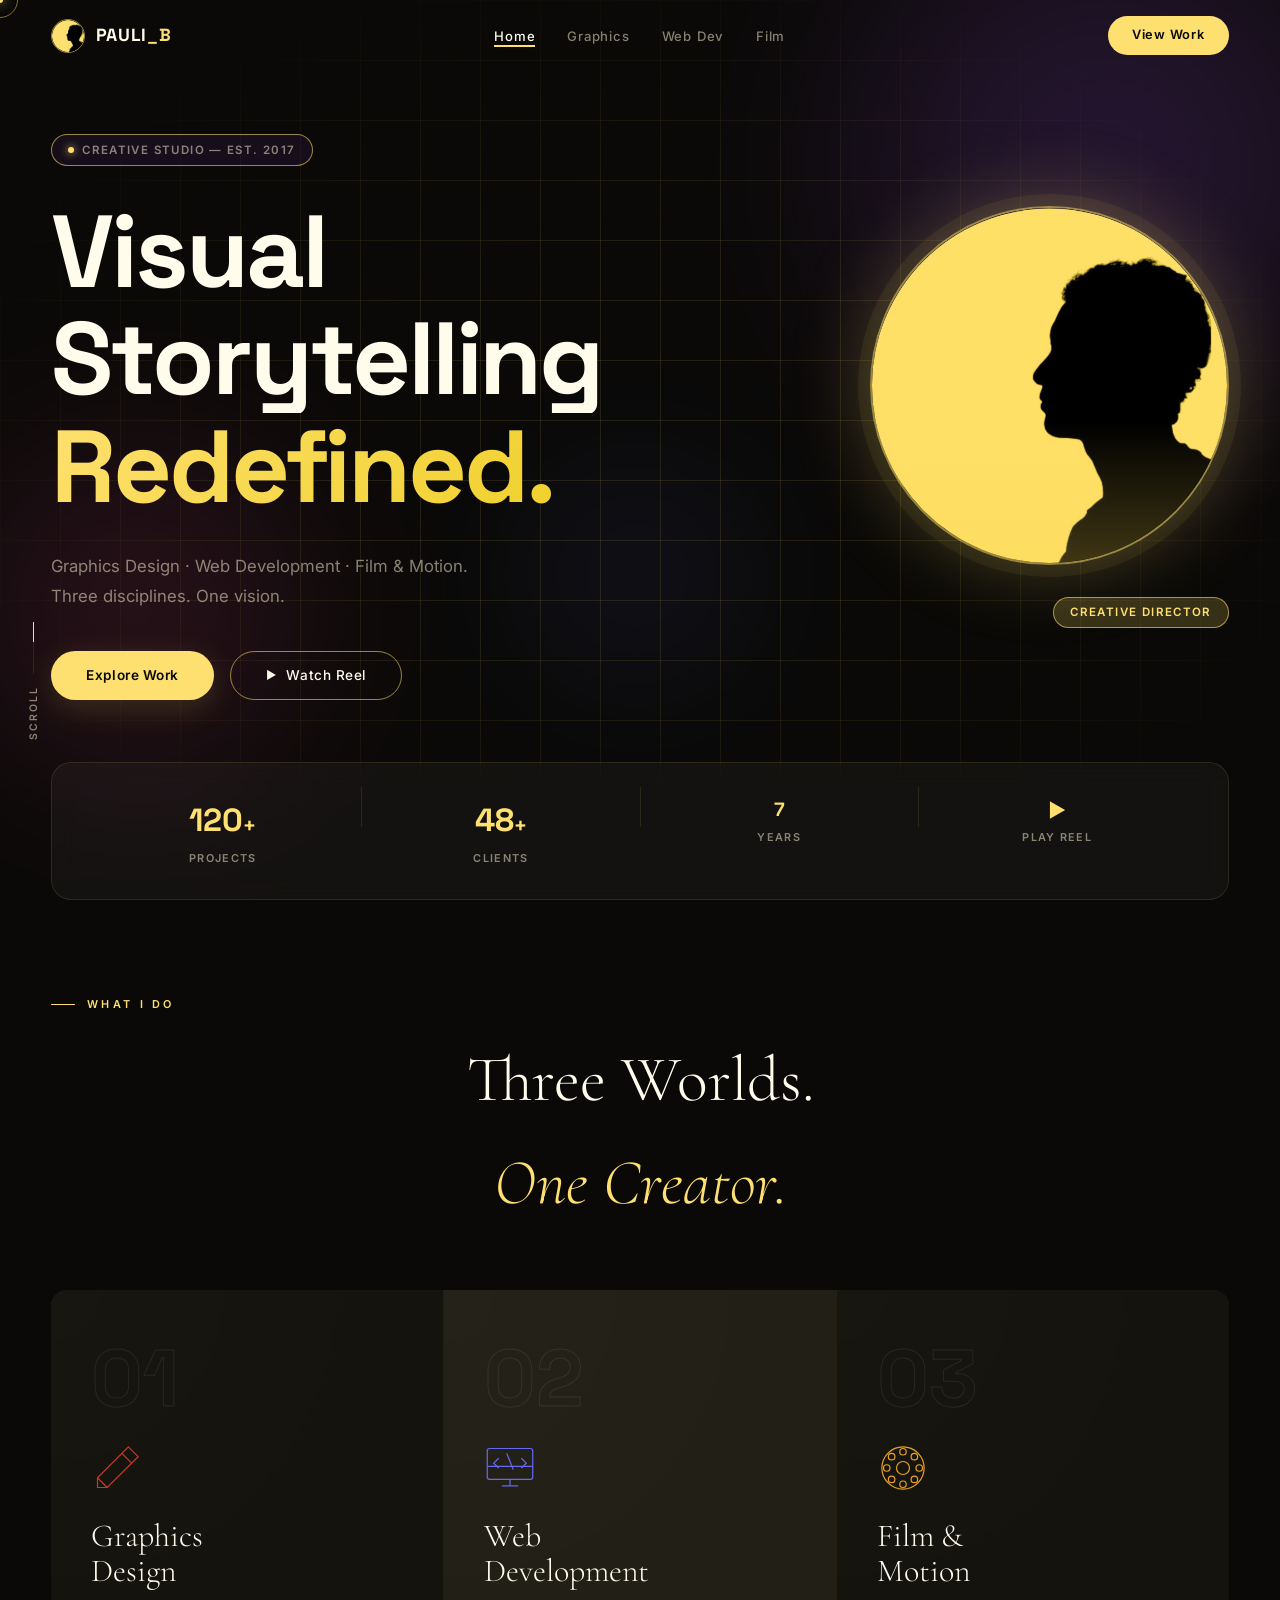
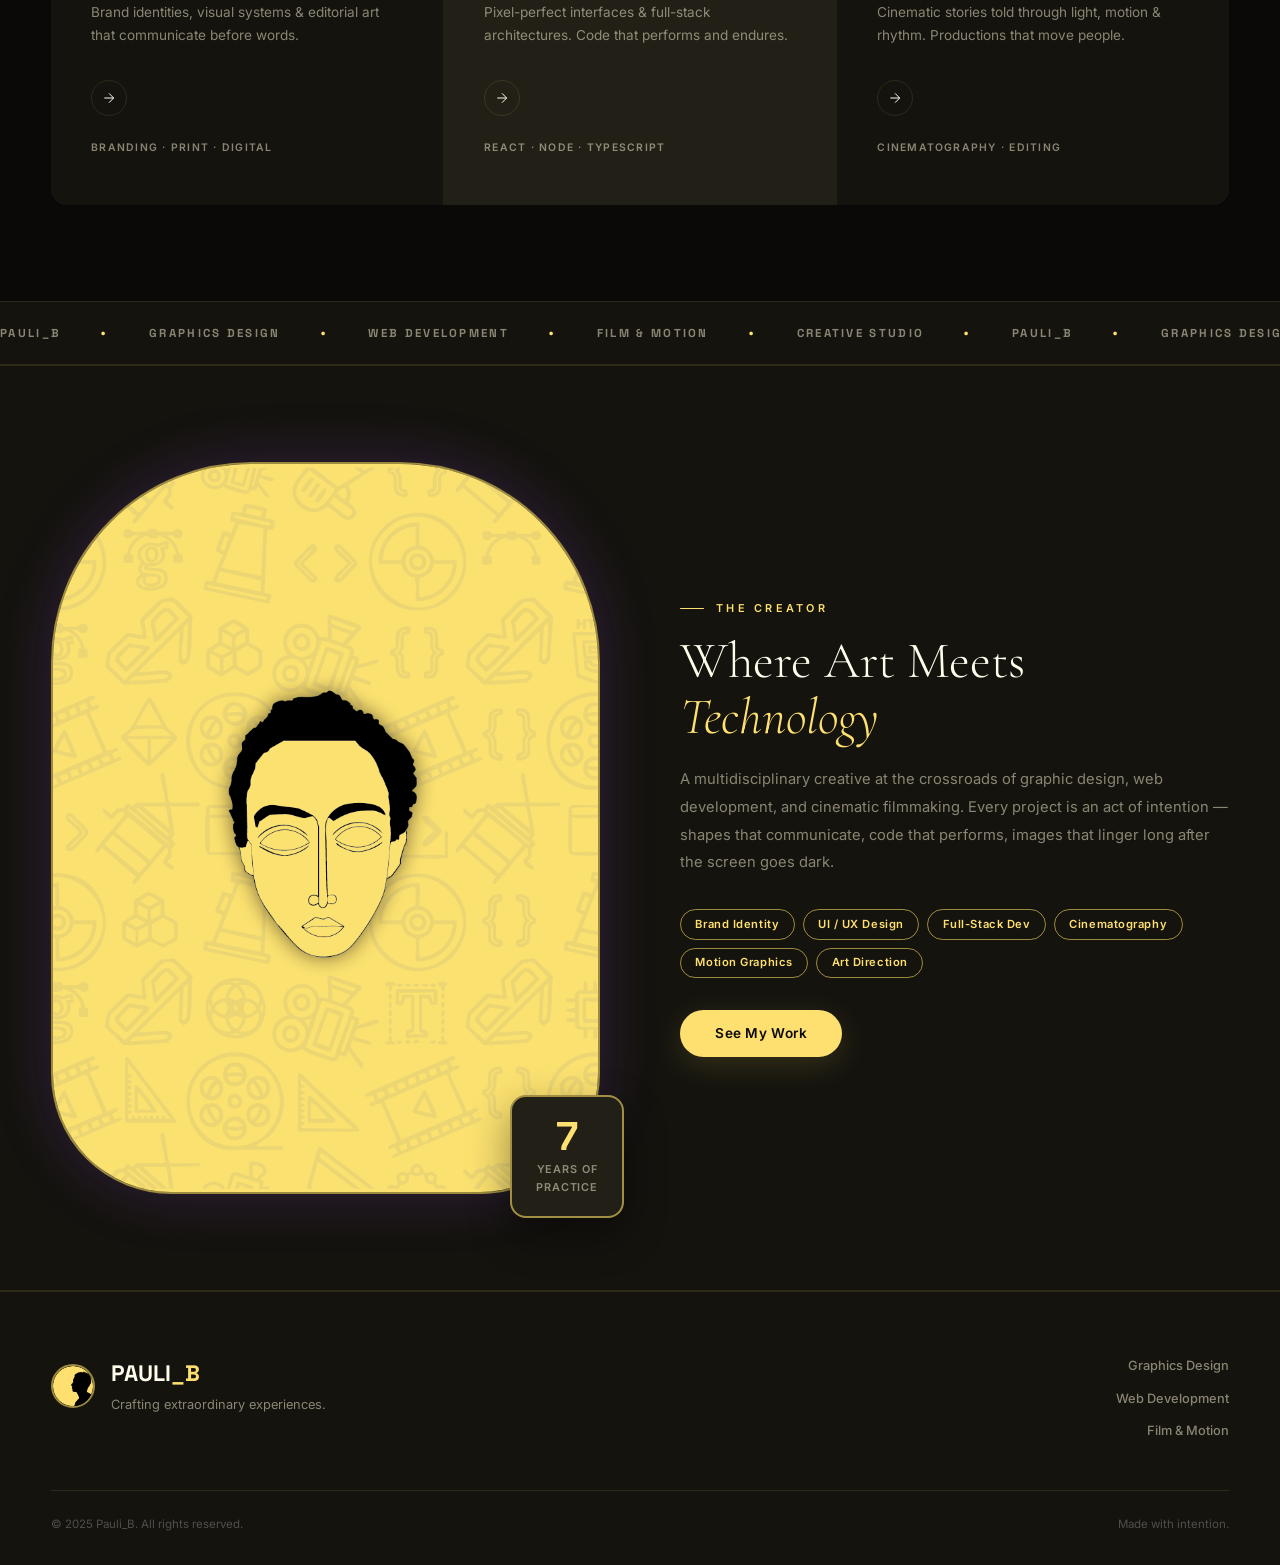
==== commit 99d97da0: "update" ====
--- a/cms-9f3k2p/index.html
+++ b/cms-9f3k2p/index.html
@@ -2,564 +2,272 @@
 <html lang="en">
 <head>
   <meta charset="UTF-8"/>
-  <meta name="viewport" content="width=device-width,initial-scale=1.0"/>
-  <title>Admin — PAULI_B</title>
+  <meta name="viewport" content="width=device-width, initial-scale=1.0"/>
+  <title>PAULI_B — Creative Studio</title>
   <link rel="preconnect" href="https://fonts.googleapis.com"/>
-  <link href="https://fonts.googleapis.com/css2?family=Inter:wght@300;400;500;600;700&family=Cormorant+Garamond:ital,wght@0,300;1,300&family=JetBrains+Mono:wght@400&display=swap" rel="stylesheet"/>
-  <style>
-    *,*::before,*::after{box-sizing:border-box;margin:0;padding:0}
-    html{font-size:16px}
-    body{font-family:'Inter',sans-serif;background:#070708;color:#f0ecf8;min-height:100vh;cursor:auto}
-    a{color:inherit;text-decoration:none}
-    img,video{max-width:100%;display:block}
-    button{font-family:inherit;cursor:pointer}
-    input{font-family:inherit}
-
-    /* ── LAYOUT ── */
-    .layout{display:flex;min-height:100vh}
-
-    /* ── SIDEBAR ── */
-    .sidebar{
-      width:240px;flex-shrink:0;
-      background:#0c0b10;border-right:1px solid rgba(168,85,247,.15);
-      position:fixed;top:0;left:0;bottom:0;
-      display:flex;flex-direction:column;overflow-y:auto;z-index:100;
-    }
-    .sb-logo{
-      padding:1.5rem;border-bottom:1px solid rgba(168,85,247,.12);
-      display:flex;align-items:center;gap:.7rem;
-    }
-    .sb-logo img{width:36px;height:36px;border-radius:50%;object-fit:cover;border:1.5px solid rgba(168,85,247,.4)}
-    .sb-logo-text{font-size:1.2rem;font-weight:700;letter-spacing:.04em}
-    .sb-logo-text em{font-style:normal;color:#a855f7}
-    .sb-section{padding:1.2rem 1.25rem .35rem;font-size:.58rem;font-weight:700;letter-spacing:.25em;text-transform:uppercase;color:rgba(240,236,248,.28)}
-    .sb-item{
-      display:flex;align-items:center;gap:.65rem;
-      padding:.65rem 1.25rem;font-size:.82rem;font-weight:500;
-      color:rgba(240,236,248,.5);border-left:2px solid transparent;
-      transition:all .2s;cursor:pointer;
-    }
-    .sb-item:hover{background:rgba(168,85,247,.07);color:#f0ecf8}
-    .sb-item.active{background:rgba(168,85,247,.12);color:#a855f7;border-left-color:#a855f7}
-    .sb-item svg{width:15px;height:15px;flex-shrink:0;stroke:currentColor;fill:none;stroke-width:1.5}
-    .sb-back{padding:1.25rem;margin-top:auto;border-top:1px solid rgba(168,85,247,.1)}
-    .sb-back a{display:flex;align-items:center;gap:.5rem;font-size:.78rem;color:rgba(240,236,248,.35);transition:color .2s}
-    .sb-back a:hover{color:#a855f7}
-
-    /* ── MAIN ── */
-    .main{margin-left:240px;flex:1;padding:2rem;min-width:0}
-    .topbar{display:flex;align-items:center;justify-content:space-between;margin-bottom:2rem;padding-bottom:1.5rem;border-bottom:1px solid rgba(168,85,247,.12);flex-wrap:wrap;gap:1rem}
-    .topbar h1{font-family:'Cormorant Garamond',serif;font-size:2rem;font-weight:300}
-    .tab{display:none}.tab.active{display:block}
-
-    /* ── STAT CARDS ── */
-    .stat-grid{display:grid;grid-template-columns:repeat(4,1fr);gap:1rem;margin-bottom:2rem}
-    .stat-card{background:#0f0e14;border:1px solid rgba(168,85,247,.12);padding:1.5rem;border-radius:10px}
-    .stat-card .lbl{font-size:.62rem;font-weight:700;letter-spacing:.12em;text-transform:uppercase;color:rgba(240,236,248,.38);margin-bottom:.5rem}
-    .stat-card .val{font-size:2.8rem;font-weight:900;color:#a855f7;line-height:1;font-family:'Inter',sans-serif}
-    .stat-card .sub{font-size:.7rem;color:rgba(240,236,248,.3);margin-top:.3rem}
-
-    /* ── UPLOAD DROP ZONE ── */
-    .dropzone{
-      background:linear-gradient(135deg,#0f0e14,#111018);
-      border:2px dashed rgba(168,85,247,.25);border-radius:14px;
-      padding:3.5rem 2.5rem;text-align:center;
-      cursor:pointer;transition:all .3s;margin-bottom:1.5rem;
-      position:relative;overflow:hidden;
-    }
-    .dropzone::before{content:'';position:absolute;inset:0;background:radial-gradient(ellipse at center,rgba(168,85,247,.07),transparent 65%);opacity:0;transition:opacity .3s}
-    .dropzone:hover,.dropzone.dg{border-color:#a855f7}
-    .dropzone:hover::before,.dropzone.dg::before{opacity:1}
-    .dropzone.dg{transform:scale(1.01);box-shadow:0 0 60px rgba(168,85,247,.12)}
-    .dropzone svg{width:50px;height:50px;color:#a855f7;margin:0 auto 1.25rem;opacity:.55;transition:opacity .3s,transform .3s}
-    .dropzone:hover svg,.dropzone.dg svg{opacity:.9;transform:translateY(-4px)}
-    .dropzone h3{font-family:'Cormorant Garamond',serif;font-size:1.8rem;font-weight:300;color:#f0ecf8;margin-bottom:.5rem}
-    .dropzone p{font-size:.82rem;color:rgba(240,236,248,.45);line-height:1.7;margin-bottom:1.25rem}
-    .dropzone .hint{font-size:.68rem;color:rgba(168,85,247,.6);margin-top:.75rem;font-family:'JetBrains Mono',monospace;line-height:1.8}
-    .file-label{
-      display:inline-flex;align-items:center;gap:.5rem;
-      padding:.7rem 1.8rem;border-radius:100px;
-      background:#a855f7;color:#fff;
-      font-size:.78rem;font-weight:600;cursor:pointer;
-      transition:all .25s;
-    }
-    .file-label:hover{background:#d8b4fe;transform:translateY(-1px)}
-
-    /* ── CAT TABS ── */
-    .cat-tabs{display:flex;gap:.5rem;flex-wrap:wrap;margin-bottom:1.5rem}
-    .cat-tab{
-      padding:.45rem 1.2rem;border-radius:100px;font-size:.72rem;font-weight:700;
-      letter-spacing:.08em;text-transform:uppercase;
-      background:#141220;border:1.5px solid rgba(168,85,247,.2);
-      color:rgba(240,236,248,.5);transition:all .2s;cursor:pointer;
-    }
-    .cat-tab.active{background:#a855f7;color:#fff;border-color:#a855f7}
-
-    /* ── FILE TABLE ── */
-    .f-table{background:#0c0b10;border:1px solid rgba(168,85,247,.12);border-radius:10px;overflow:hidden}
-    .f-head{display:grid;grid-template-columns:1fr 110px 90px 140px;padding:.6rem 1rem;background:rgba(168,85,247,.06);border-bottom:1px solid rgba(168,85,247,.1);font-size:.6rem;font-weight:700;letter-spacing:.12em;text-transform:uppercase;color:rgba(240,236,248,.3)}
-    .f-row{display:grid;grid-template-columns:1fr 110px 90px 140px;padding:.8rem 1rem;border-bottom:1px solid rgba(240,236,248,.04);align-items:center;transition:background .15s}
-    .f-row:last-child{border-bottom:none}
-    .f-row:hover{background:rgba(168,85,247,.05)}
-    .f-nm{display:flex;align-items:center;gap:.65rem;font-size:.82rem}
-    .f-nm svg{width:17px;height:17px;color:#a855f7;flex-shrink:0}
-    .f-cat{font-size:.62rem;font-weight:700;letter-spacing:.08em;text-transform:uppercase}
-    .cg{color:#b83225}.cw{color:#39ff14}.cf{color:#e8a020}
-    .f-sz{font-size:.7rem;color:rgba(240,236,248,.38)}
-    .f-acts{display:flex;gap:.4rem}
-    .fb{padding:.22rem .55rem;font-size:.62rem;font-weight:600;background:transparent;border:1px solid rgba(240,236,248,.14);color:rgba(240,236,248,.48);border-radius:6px;transition:all .2s;cursor:pointer}
-    .fb:hover{border-color:#a855f7;color:#a855f7}
-    .fb.del:hover{border-color:#f87171;color:#f87171}
-
-    /* ── SEARCH / VIEW ── */
-    .srch{padding:.5rem .9rem;background:#141220;border:1.5px solid rgba(168,85,247,.15);color:#f0ecf8;font-size:.82rem;border-radius:8px;outline:none;max-width:260px;width:100%}
-    .srch:focus{border-color:rgba(168,85,247,.4)}
-    .vt{display:flex;background:#141220;border-radius:8px;overflow:hidden;border:1.5px solid rgba(168,85,247,.15)}
-    .vb{padding:.4rem .6rem;background:transparent;border:none;color:rgba(240,236,248,.38);transition:all .2s;cursor:pointer}
-    .vb.active{background:#1e1c28;color:#a855f7}
-
-    /* ── THUMB GRID ── */
-    .tg{display:grid;grid-template-columns:repeat(auto-fill,minmax(140px,1fr));gap:2px;background:rgba(168,85,247,.1);border-radius:8px;overflow:hidden;margin-top:1rem}
-    .ti{aspect-ratio:1;background:#141220;overflow:hidden;position:relative;cursor:pointer}
-    .ti img,.ti video{width:100%;height:100%;object-fit:cover;transition:transform .4s}
-    .ti:hover img,.ti:hover video{transform:scale(1.06)}
-    .tl{position:absolute;bottom:0;left:0;right:0;padding:.4rem .5rem;background:linear-gradient(to top,rgba(0,0,0,.9),transparent);font-size:.58rem;color:#f0ecf8;white-space:nowrap;overflow:hidden;text-overflow:ellipsis;opacity:0;transition:opacity .25s}
-    .ti:hover .tl{opacity:1}
-    .ti-ph{display:flex;align-items:center;justify-content:center;flex-direction:column;gap:.4rem;color:rgba(240,236,248,.22);font-size:.62rem;height:100%}
-    .ti-ph svg{width:22px;height:22px}
-
-    /* ── PROGRESS ── */
-    .prog{display:none;margin-bottom:1.5rem}
-    .prog.on{display:block}
-    .prog-lbl{font-size:.72rem;font-weight:500;color:rgba(240,236,248,.5);margin-bottom:.4rem;font-family:'JetBrains Mono',monospace}
-    .prog-track{background:#1e1c28;border-radius:100px;height:4px;overflow:hidden}
-    .prog-fill{height:100%;background:linear-gradient(to right,#a855f7,#ec4899);border-radius:100px;width:0;transition:width .2s}
-
-    /* ── QUEUE GRID ── */
-    .qgrid{display:grid;grid-template-columns:repeat(auto-fill,minmax(110px,1fr));gap:2px;margin-top:1rem}
-
-    /* ── EMPTY STATE ── */
-    .es{text-align:center;padding:4rem 2rem}
-    .es svg{width:44px;height:44px;margin:0 auto 1rem;opacity:.12;color:#a855f7}
-    .es h4{font-family:'Cormorant Garamond',serif;font-size:1.6rem;font-weight:300;color:rgba(240,236,248,.6);margin-bottom:.4rem}
-    .es p{font-size:.8rem;color:rgba(240,236,248,.3)}
-
-    /* ── CONTEXT MENU ── */
-    .ctx{display:none;position:fixed;background:#14121e;border:1px solid rgba(168,85,247,.25);border-radius:10px;z-index:5000;min-width:160px;box-shadow:0 12px 50px rgba(0,0,0,.7);overflow:hidden}
-    .ctx.on{display:block}
-    .ctx-i{padding:.6rem 1rem;font-size:.78rem;color:rgba(240,236,248,.6);cursor:pointer;display:flex;align-items:center;gap:.6rem;transition:background .15s}
-    .ctx-i:hover{background:rgba(168,85,247,.08);color:#f0ecf8}
-    .ctx-i.danger{color:#f87171}
-    .ctx-sep{height:1px;background:rgba(168,85,247,.1)}
-
-    /* ── PREVIEW MODAL ── */
-    .pv{display:none;position:fixed;inset:0;z-index:4000;background:rgba(0,0,0,.97);align-items:center;justify-content:center}
-    .pv.on{display:flex}
-    .pv-in{position:relative;max-width:92vw;max-height:92vh}
-    .pv-in img{max-width:92vw;max-height:88vh;object-fit:contain;border-radius:8px}
-    .pv-in video{max-width:92vw;max-height:88vh;border-radius:8px}
-    .pv-close{position:absolute;top:-2.8rem;right:0;background:none;border:none;color:rgba(255,255,255,.4);font-size:1.4rem;cursor:pointer;transition:color .2s}
-    .pv-close:hover{color:#a855f7}
-
-    /* ── TOASTS ── */
-    .toasts{position:fixed;bottom:2rem;right:2rem;z-index:6000;display:flex;flex-direction:column;gap:.5rem}
-    .toast{background:#14121e;border:1px solid rgba(168,85,247,.35);color:#f0ecf8;padding:.8rem 1.2rem;border-radius:10px;font-size:.82rem;animation:sIn .3s ease;min-width:260px}
-    .toast.err{border-color:rgba(248,113,113,.5)}
-    .toast.ok{border-color:rgba(74,222,128,.4)}
-    @keyframes sIn{from{opacity:0;transform:translateX(16px)}to{opacity:1;transform:translateX(0)}}
-
-    /* ── TAG UI ── */
-    .tag-row{display:flex;gap:.5rem;align-items:center;margin-bottom:.75rem}
-    .t-inp{padding:.38rem .75rem;background:#141220;border:1.5px solid rgba(168,85,247,.15);color:#f0ecf8;font-size:.75rem;border-radius:8px;outline:none;width:140px}
-    .t-inp:focus{border-color:rgba(168,85,247,.4)}
-    .tag-list{display:flex;gap:.4rem;flex-wrap:wrap;margin-bottom:1rem;min-height:24px}
-    .t-chip{padding:.2rem .65rem;background:rgba(168,85,247,.12);border:1px solid rgba(168,85,247,.28);font-size:.65rem;font-weight:600;color:#a855f7;border-radius:100px;display:inline-flex;align-items:center;gap:.3rem}
-    .t-chip span{opacity:.6;line-height:1;cursor:pointer}
-
-    /* ── SECTION LABEL ── */
-    .step-lbl{font-size:.65rem;font-weight:700;letter-spacing:.18em;text-transform:uppercase;color:rgba(240,236,248,.32);margin-bottom:.65rem}
-
-    /* ── RESPONSIVE ── */
-    @media(max-width:768px){
-      .sidebar{width:100%;position:relative;height:auto;border-right:none;border-bottom:1px solid rgba(168,85,247,.15)}
-      .main{margin-left:0;padding:1.25rem}
-      .layout{flex-direction:column}
-      .stat-grid{grid-template-columns:1fr 1fr}
-      .f-head,.f-row{grid-template-columns:1fr 90px 110px}
-      .f-sz{display:none}
-    }
-    @media(max-width:480px){
-      .stat-grid{grid-template-columns:1fr}
-      .f-head,.f-row{grid-template-columns:1fr 100px}
-      .f-cat,.f-sz{display:none}
-    }
-  </style>
+  <link href="https://fonts.googleapis.com/css2?family=Inter:wght@300;400;500;600;700;900&family=Cormorant+Garamond:ital,wght@0,300;0,600;1,300;1,600&family=Space+Grotesk:wght@300;400;500;700&display=swap" rel="stylesheet"/>
+  <link rel="stylesheet" href="css/global.css"/>
+  <link rel="stylesheet" href="css/home.css"/>
 </head>
-<body>
-<div class="toasts" id="toasts"></div>
-
-<!-- Context menu -->
-<div class="ctx" id="ctx">
-  <div class="ctx-i" id="ctxPrev"><svg viewBox="0 0 24 24" width="13" height="13"><path d="M1 12s4-8 11-8 11 8 11 8-4 8-11 8-11-8-11-8z"/><circle cx="12" cy="12" r="3"/></svg>Preview</div>
-  <div class="ctx-i" id="ctxRen"><svg viewBox="0 0 24 24" width="13" height="13"><path d="M11 4H4a2 2 0 0 0-2 2v14c0 1.1.9 2 2 2h14a2 2 0 0 0 2-2v-7"/><path d="M18.5 2.5a2.12 2.12 0 0 1 3 3L12 15l-4 1 1-4z"/></svg>Rename</div>
-  <div class="ctx-i" id="ctxMov"><svg viewBox="0 0 24 24" width="13" height="13"><polyline points="5 9 2 12 5 15"/><polyline points="19 9 22 12 19 15"/><line x1="2" y1="12" x2="22" y2="12"/></svg>Move Category</div>
-  <div class="ctx-sep"></div>
-  <div class="ctx-i danger" id="ctxDel"><svg viewBox="0 0 24 24" width="13" height="13"><polyline points="3 6 5 6 21 6"/><path d="M19 6l-1 14H6L5 6"/></svg>Delete</div>
-</div>
-
-<!-- Preview modal -->
-<div class="pv" id="pv">
-  <div class="pv-in">
-    <button class="pv-close" id="pvClose">✕</button>
-    <img id="pvImg" src="" alt="" style="display:none"/>
-    <video id="pvVid" controls style="display:none"></video>
+<body class="page-home" data-cursor="default">
+
+  <!-- Custom cursor -->
+  <div class="cur" id="cur">
+    <div class="cur-dot"></div>
+    <div class="cur-ring"></div>
+    <div class="cur-label" id="curLabel"></div>
   </div>
-</div>
-
-<div class="layout">
-  <!-- SIDEBAR -->
-  <aside class="sidebar">
-    <div class="sb-logo">
-      <img src="../assets/logo.jpg" alt="PB"/>
-      <div class="sb-logo-text">PAULI<em>_B</em></div>
-    </div>
-    <div class="sb-section">Overview</div>
-    <div class="sb-item active" data-tab="dashboard">
-      <svg viewBox="0 0 24 24"><rect x="3" y="3" width="7" height="7"/><rect x="14" y="3" width="7" height="7"/><rect x="14" y="14" width="7" height="7"/><rect x="3" y="14" width="7" height="7"/></svg>Dashboard
-    </div>
-    <div class="sb-section">Files</div>
-    <div class="sb-item" data-tab="all">
-      <svg viewBox="0 0 24 24"><path d="M13 2H6a2 2 0 0 0-2 2v16a2 2 0 0 0 2 2h12a2 2 0 0 0 2-2V9z"/><polyline points="13 2 13 9 20 9"/></svg>All Files
-    </div>
-    <div class="sb-item" data-tab="graphics">
-      <svg viewBox="0 0 24 24"><rect x="3" y="3" width="18" height="18" rx="2"/><circle cx="8.5" cy="8.5" r="1.5"/><polyline points="21 15 16 10 5 21"/></svg>Graphics
-    </div>
-    <div class="sb-item" data-tab="webdev">
-      <svg viewBox="0 0 24 24"><polyline points="16 18 22 12 16 6"/><polyline points="8 6 2 12 8 18"/></svg>Web Dev
-    </div>
-    <div class="sb-item" data-tab="film">
-      <svg viewBox="0 0 24 24"><rect x="2" y="6" width="20" height="12" rx="2"/><path d="M8 6V4M16 6V4M8 18v2M16 18v2"/><circle cx="12" cy="12" r="3"/></svg>Film
-    </div>
-    <div class="sb-section">Actions</div>
-    <div class="sb-item" data-tab="upload">
-      <svg viewBox="0 0 24 24"><path d="M21 15v4a2 2 0 0 1-2 2H5a2 2 0 0 1-2-2v-4"/><polyline points="17 8 12 3 7 8"/><line x1="12" y1="3" x2="12" y2="15"/></svg>Upload Files
-    </div>
-    <div class="sb-back">
-      <a href="../index.html">
-        <svg viewBox="0 0 24 24" width="13" height="13" fill="none" stroke="currentColor" stroke-width="2"><path d="M19 12H5M12 5l-7 7 7 7"/></svg>
-        Back to Portfolio
+
+  <!-- NAV -->
+  <nav class="nav" id="nav">
+    <a href="index.html" class="nav-logo">
+      <img src="assets/logo.jpg" alt="PB" class="nav-logo-img"/>
+      <span class="nav-logo-text">PAULI<em>_B</em></span>
+    </a>
+    <ul class="nav-links">
+      <li><a href="index.html" class="active">Home</a></li>
+      <li><a href="pages/graphics.html">Graphics</a></li>
+      <li><a href="pages/webdev.html">Web Dev</a></li>
+      <li><a href="pages/film.html">Film</a></li>
+    </ul>
+    <a href="pages/graphics.html" class="nav-cta">View Work</a>
+    <button class="nav-burger" id="burger" aria-label="Menu">
+      <span></span><span></span>
+    </button>
+  </nav>
+
+  <!-- Mobile menu -->
+  <div class="mob-menu" id="mobMenu">
+    <button class="mob-close" id="mobClose">&#x2715;</button>
+    <nav class="mob-nav">
+      <a href="index.html">Home</a>
+      <a href="pages/graphics.html">Graphics</a>
+      <a href="pages/webdev.html">Web Dev</a>
+      <a href="pages/film.html">Film</a>
+    </nav>
+    <div class="mob-footer">
+      <img src="assets/logo.jpg" alt="PB" class="mob-logo"/>
+      <span>PAULI_B &copy; 2025</span>
+    </div>
+  </div>
+
+  <!-- HERO -->
+  <section class="hero">
+    <div class="hero-bg">
+      <div class="hero-orb orb1"></div>
+      <div class="hero-orb orb2"></div>
+      <div class="hero-orb orb3"></div>
+      <div class="hero-grid"></div>
+    </div>
+
+    <div class="hero-content">
+      <div class="hero-badge">
+        <span class="badge-dot"></span>
+        Creative Studio — Est. 2017
+      </div>
+      <h1 class="hero-title">
+        <span class="ht-line">
+          <span class="ht-word reveal-up">Visual</span>
+        </span>
+        <span class="ht-line">
+          <span class="ht-word reveal-up delay-1">Storytelling</span>
+        </span>
+        <span class="ht-line accent-line">
+          <span class="ht-word reveal-up delay-2">Redefined.</span>
+        </span>
+      </h1>
+      <p class="hero-sub reveal-fade delay-3">
+        Graphics Design · Web Development · Film &amp; Motion.<br/>
+        Three disciplines. One vision.
+      </p>
+      <div class="hero-btns reveal-fade delay-4">
+        <a href="pages/graphics.html" class="btn-primary">Explore Work</a>
+        <a href="pages/film.html" class="btn-outline">
+          <span class="btn-play">&#9654;</span> Watch Reel
+        </a>
+      </div>
+    </div>
+
+    <div class="hero-img-wrap">
+      <div class="hero-img-frame">
+        <img src="assets/logo.jpg" alt="Pauli_B" class="hero-img"/>
+        <div class="hero-img-overlay"></div>
+      </div>
+      <div class="hero-img-tag">Creative Director</div>
+    </div>
+
+    <div class="hero-scroll">
+      <div class="scroll-track"><div class="scroll-thumb"></div></div>
+      <span>Scroll</span>
+    </div>
+
+    <!-- Stats bar -->
+    <div class="hero-stats">
+      <div class="hstat">
+        <span class="hstat-num" data-count="120">0</span><span>+</span>
+        <p>Projects</p>
+      </div>
+      <div class="hstat-sep"></div>
+      <div class="hstat">
+        <span class="hstat-num" data-count="48">0</span><span>+</span>
+        <p>Clients</p>
+      </div>
+      <div class="hstat-sep"></div>
+      <div class="hstat">
+        <span class="hstat-num" data-count="7">0</span>
+        <p>Years</p>
+      </div>
+      <div class="hstat-sep"></div>
+      <div class="hstat play-trigger">
+        <span class="play-icon">&#9654;</span>
+        <p>Play Reel</p>
+      </div>
+    </div>
+  </section>
+
+  <!-- DISCIPLINES — 3 cards like the reference bottom bar -->
+  <section class="disciplines">
+    <div class="disc-header">
+      <p class="overline">What I Do</p>
+      <h2>Three Worlds.<br/><em>One Creator.</em></h2>
+    </div>
+    <div class="disc-grid">
+
+      <a href="pages/graphics.html" class="disc-card" data-color="#c0392b" data-cursor="pencil">
+        <div class="disc-card-bg"></div>
+        <div class="disc-num">01</div>
+        <div class="disc-icon">
+          <!-- Pencil SVG -->
+          <svg viewBox="0 0 64 64" fill="none" stroke="currentColor" stroke-width="1.5">
+            <path d="M46 6L58 18L20 56H8V44L46 6Z"/>
+            <path d="M38 14L50 26"/>
+            <path d="M8 44L20 56"/>
+          </svg>
+        </div>
+        <h3>Graphics<br/>Design</h3>
+        <p>Brand identities, visual systems &amp; editorial art that communicate before words.</p>
+        <div class="disc-arrow">
+          <svg viewBox="0 0 24 24" fill="none" stroke="currentColor" stroke-width="1.5"><path d="M5 12h14M12 5l7 7-7 7"/></svg>
+        </div>
+        <div class="disc-tag">Branding · Print · Digital</div>
       </a>
-    </div>
-  </aside>
-
-  <main class="main">
-
-    <!-- DASHBOARD -->
-    <div class="tab active" id="tab-dashboard">
-      <div class="topbar">
-        <h1>Dashboard</h1>
-        <button onclick="switchTab('upload')" style="padding:.6rem 1.4rem;border-radius:100px;background:#a855f7;color:#fff;border:none;font-size:.78rem;font-weight:700;cursor:pointer">+ Upload Files</button>
-      </div>
-      <div class="stat-grid">
-        <div class="stat-card"><div class="lbl">Total Files</div><div class="val" id="sAll">—</div><div class="sub">across all categories</div></div>
-        <div class="stat-card"><div class="lbl">Graphics</div><div class="val" id="sG">—</div><div class="sub">images &amp; artwork</div></div>
-        <div class="stat-card"><div class="lbl">Web Dev</div><div class="val" id="sW">—</div><div class="sub">screenshots &amp; demos</div></div>
-        <div class="stat-card"><div class="lbl">Film</div><div class="val" id="sF">—</div><div class="sub">videos &amp; stills</div></div>
-      </div>
-      <div style="display:flex;justify-content:space-between;align-items:center;margin-bottom:1rem;flex-wrap:wrap;gap:.5rem">
-        <h3 style="font-family:'Cormorant Garamond',serif;font-size:1.5rem;font-weight:300">Recent <em style="font-style:italic;color:#a855f7">Uploads</em></h3>
-        <button class="fb" onclick="switchTab('all')" style="padding:.3rem .8rem;font-size:.72rem">View All →</button>
-      </div>
-      <div class="f-table"><div class="f-head"><div>Name</div><div>Category</div><div>Size</div><div>Actions</div></div><div id="recentList"><div class="es" style="padding:2rem"><p style="font-size:.8rem">Loading…</p></div></div></div>
-    </div>
-
-    <!-- ALL FILES -->
-    <div class="tab" id="tab-all">
-      <div class="topbar">
-        <h1>All Files</h1>
-        <div style="display:flex;gap:.65rem;align-items:center;flex-wrap:wrap">
-          <input class="srch" id="srch-all" placeholder="Search…" oninput="renderTab('all')"/>
-          <div class="vt">
-            <button class="vb active" onclick="setView('all','list',this)" title="List"><svg viewBox="0 0 24 24" width="14" height="14" fill="none" stroke="currentColor" stroke-width="2"><line x1="8" y1="6" x2="21" y2="6"/><line x1="8" y1="12" x2="21" y2="12"/><line x1="8" y1="18" x2="21" y2="18"/><line x1="3" y1="6" x2="3.01" y2="6"/></svg></button>
-            <button class="vb" onclick="setView('all','grid',this)" title="Grid"><svg viewBox="0 0 24 24" width="14" height="14" fill="none" stroke="currentColor" stroke-width="2"><rect x="3" y="3" width="7" height="7"/><rect x="14" y="3" width="7" height="7"/><rect x="14" y="14" width="7" height="7"/><rect x="3" y="14" width="7" height="7"/></svg></button>
+
+      <a href="pages/webdev.html" class="disc-card featured" data-color="#1a1a2e" data-cursor="code">
+        <div class="disc-card-bg"></div>
+        <div class="disc-num">02</div>
+        <div class="disc-icon">
+          <!-- Monitor/Code SVG -->
+          <svg viewBox="0 0 64 64" fill="none" stroke="currentColor" stroke-width="1.5">
+            <rect x="4" y="8" width="56" height="38" rx="3"/>
+            <path d="M4 30h56"/>
+            <path d="M22 54h20M32 46v8"/>
+            <path d="M18 20l-6 6 6 6M46 20l6 6-6 6M28 14l8 20"/>
+          </svg>
+        </div>
+        <h3>Web<br/>Development</h3>
+        <p>Pixel-perfect interfaces &amp; full-stack architectures. Code that performs and endures.</p>
+        <div class="disc-arrow">
+          <svg viewBox="0 0 24 24" fill="none" stroke="currentColor" stroke-width="1.5"><path d="M5 12h14M12 5l7 7-7 7"/></svg>
+        </div>
+        <div class="disc-tag">React · Node · TypeScript</div>
+      </a>
+
+      <a href="pages/film.html" class="disc-card" data-color="#0d0016" data-cursor="reel">
+        <div class="disc-card-bg"></div>
+        <div class="disc-num">03</div>
+        <div class="disc-icon">
+          <!-- Film reel SVG -->
+          <svg viewBox="0 0 64 64" fill="none" stroke="currentColor" stroke-width="1.5">
+            <circle cx="32" cy="32" r="26"/>
+            <circle cx="32" cy="32" r="8"/>
+            <circle cx="32" cy="12" r="4"/>
+            <circle cx="32" cy="52" r="4"/>
+            <circle cx="12" cy="32" r="4"/>
+            <circle cx="52" cy="32" r="4"/>
+            <circle cx="18" cy="18" r="4"/>
+            <circle cx="46" cy="46" r="4"/>
+            <circle cx="46" cy="18" r="4"/>
+            <circle cx="18" cy="46" r="4"/>
+          </svg>
+        </div>
+        <h3>Film &amp;<br/>Motion</h3>
+        <p>Cinematic stories told through light, motion &amp; rhythm. Productions that move people.</p>
+        <div class="disc-arrow">
+          <svg viewBox="0 0 24 24" fill="none" stroke="currentColor" stroke-width="1.5"><path d="M5 12h14M12 5l7 7-7 7"/></svg>
+        </div>
+        <div class="disc-tag">Cinematography · Editing</div>
+      </a>
+
+    </div>
+  </section>
+
+  <!-- MARQUEE STRIP -->
+  <div class="marquee-wrap">
+    <div class="marquee-track">
+      <span>PAULI_B</span><span class="mdot">·</span>
+      <span>GRAPHICS DESIGN</span><span class="mdot">·</span>
+      <span>WEB DEVELOPMENT</span><span class="mdot">·</span>
+      <span>FILM &amp; MOTION</span><span class="mdot">·</span>
+      <span>CREATIVE STUDIO</span><span class="mdot">·</span>
+      <span>PAULI_B</span><span class="mdot">·</span>
+      <span>GRAPHICS DESIGN</span><span class="mdot">·</span>
+      <span>WEB DEVELOPMENT</span><span class="mdot">·</span>
+      <span>FILM &amp; MOTION</span><span class="mdot">·</span>
+      <span>CREATIVE STUDIO</span><span class="mdot">·</span>
+    </div>
+  </div>
+
+  <!-- ABOUT TEASER -->
+  <section class="about-teaser">
+    <div class="at-img">
+      <div class="at-img-frame">
+        <img src="assets/me.png" alt="Pauli_B"/>
+      </div>
+      <div class="at-badge-float">
+        <span>7</span>
+        <p>Years of<br/>Practice</p>
+      </div>
+    </div>
+    <div class="at-text">
+      <p class="overline">The Creator</p>
+      <h2>Where Art Meets<br/><em>Technology</em></h2>
+      <p class="at-body">A multidisciplinary creative at the crossroads of graphic design, web development, and cinematic filmmaking. Every project is an act of intention — shapes that communicate, code that performs, images that linger long after the screen goes dark.</p>
+      <div class="at-skills">
+        <span>Brand Identity</span>
+        <span>UI / UX Design</span>
+        <span>Full-Stack Dev</span>
+        <span>Cinematography</span>
+        <span>Motion Graphics</span>
+        <span>Art Direction</span>
+      </div>
+      <a href="pages/graphics.html" class="btn-primary" style="margin-top:2rem;display:inline-flex">See My Work</a>
+    </div>
+  </section>
+
+  <!-- FOOTER -->
+  <footer class="footer">
+    <div class="footer-inner">
+      <div class="footer-top">
+        <div class="footer-brand">
+          <img src="assets/logo.jpg" alt="PB" class="footer-logo-img"/>
+          <div>
+            <div class="footer-logo-text">PAULI<em>_B</em></div>
+            <p>Crafting extraordinary experiences.</p>
           </div>
         </div>
-      </div>
-      <div id="view-all"></div>
-    </div>
-
-    <!-- GRAPHICS -->
-    <div class="tab" id="tab-graphics">
-      <div class="topbar">
-        <h1>Graphics Design</h1>
-        <div style="display:flex;gap:.65rem;align-items:center">
-          <input class="srch" id="srch-graphics" placeholder="Search…" oninput="renderTab('graphics')"/>
-          <div class="vt">
-            <button class="vb active" onclick="setView('graphics','list',this)"><svg viewBox="0 0 24 24" width="14" height="14" fill="none" stroke="currentColor" stroke-width="2"><line x1="8" y1="6" x2="21" y2="6"/><line x1="8" y1="12" x2="21" y2="12"/><line x1="8" y1="18" x2="21" y2="18"/><line x1="3" y1="6" x2="3.01" y2="6"/></svg></button>
-            <button class="vb" onclick="setView('graphics','grid',this)"><svg viewBox="0 0 24 24" width="14" height="14" fill="none" stroke="currentColor" stroke-width="2"><rect x="3" y="3" width="7" height="7"/><rect x="14" y="3" width="7" height="7"/><rect x="14" y="14" width="7" height="7"/><rect x="3" y="14" width="7" height="7"/></svg></button>
-          </div>
-          <button onclick="switchTab('upload');setCat('graphics')" style="padding:.45rem 1.1rem;border-radius:100px;background:#a855f7;color:#fff;border:none;font-size:.72rem;font-weight:700;cursor:pointer">+ Upload</button>
-        </div>
-      </div>
-      <div id="view-graphics"></div>
-    </div>
-
-    <!-- WEBDEV -->
-    <div class="tab" id="tab-webdev">
-      <div class="topbar">
-        <h1>Web Development</h1>
-        <div style="display:flex;gap:.65rem;align-items:center">
-          <input class="srch" id="srch-webdev" placeholder="Search…" oninput="renderTab('webdev')"/>
-          <div class="vt">
-            <button class="vb active" onclick="setView('webdev','list',this)"><svg viewBox="0 0 24 24" width="14" height="14" fill="none" stroke="currentColor" stroke-width="2"><line x1="8" y1="6" x2="21" y2="6"/><line x1="8" y1="12" x2="21" y2="12"/><line x1="8" y1="18" x2="21" y2="18"/><line x1="3" y1="6" x2="3.01" y2="6"/></svg></button>
-            <button class="vb" onclick="setView('webdev','grid',this)"><svg viewBox="0 0 24 24" width="14" height="14" fill="none" stroke="currentColor" stroke-width="2"><rect x="3" y="3" width="7" height="7"/><rect x="14" y="3" width="7" height="7"/><rect x="14" y="14" width="7" height="7"/><rect x="3" y="14" width="7" height="7"/></svg></button>
-          </div>
-          <button onclick="switchTab('upload');setCat('webdev')" style="padding:.45rem 1.1rem;border-radius:100px;background:#a855f7;color:#fff;border:none;font-size:.72rem;font-weight:700;cursor:pointer">+ Upload</button>
-        </div>
-      </div>
-      <div id="view-webdev"></div>
-    </div>
-
-    <!-- FILM -->
-    <div class="tab" id="tab-film">
-      <div class="topbar">
-        <h1>Film &amp; Motion</h1>
-        <div style="display:flex;gap:.65rem;align-items:center">
-          <input class="srch" id="srch-film" placeholder="Search…" oninput="renderTab('film')"/>
-          <div class="vt">
-            <button class="vb active" onclick="setView('film','list',this)"><svg viewBox="0 0 24 24" width="14" height="14" fill="none" stroke="currentColor" stroke-width="2"><line x1="8" y1="6" x2="21" y2="6"/><line x1="8" y1="12" x2="21" y2="12"/><line x1="8" y1="18" x2="21" y2="18"/><line x1="3" y1="6" x2="3.01" y2="6"/></svg></button>
-            <button class="vb" onclick="setView('film','grid',this)"><svg viewBox="0 0 24 24" width="14" height="14" fill="none" stroke="currentColor" stroke-width="2"><rect x="3" y="3" width="7" height="7"/><rect x="14" y="3" width="7" height="7"/><rect x="14" y="14" width="7" height="7"/><rect x="3" y="14" width="7" height="7"/></svg></button>
-          </div>
-          <button onclick="switchTab('upload');setCat('film')" style="padding:.45rem 1.1rem;border-radius:100px;background:#a855f7;color:#fff;border:none;font-size:.72rem;font-weight:700;cursor:pointer">+ Upload</button>
-        </div>
-      </div>
-      <div id="view-film"></div>
-    </div>
-
-    <!-- UPLOAD -->
-    <div class="tab" id="tab-upload">
-      <div class="topbar"><h1>Upload Files</h1></div>
-
-      <p class="step-lbl">Step 1 — Choose Category</p>
-      <div class="cat-tabs" id="catTabs">
-        <button class="cat-tab active" data-cat="graphics" onclick="setCat('graphics',this)">🎨 Graphics</button>
-        <button class="cat-tab" data-cat="webdev" onclick="setCat('webdev',this)">💻 Web Dev</button>
-        <button class="cat-tab" data-cat="film" onclick="setCat('film',this)">🎬 Film</button>
-      </div>
-
-      <p class="step-lbl">Step 2 — Add Tags <span style="opacity:.4;font-size:.6rem;text-transform:none;letter-spacing:0">(optional — press Enter to add)</span></p>
-      <div class="tag-row">
-        <input type="text" class="t-inp" id="tagInp" placeholder="e.g. branding, showreel" onkeydown="if(event.key==='Enter'){event.preventDefault();addTag()}"/>
-        <button class="fb" onclick="addTag()" style="padding:.38rem .8rem">+ Add</button>
-      </div>
-      <div class="tag-list" id="tagList"></div>
-
-      <p class="step-lbl">Step 3 — Drop Your Files <span style="opacity:.4;font-size:.6rem;text-transform:none;letter-spacing:0">(multiple files supported)</span></p>
-      <div class="dropzone" id="dropzone">
-        <svg viewBox="0 0 24 24" fill="none" stroke="currentColor" stroke-width="1"><path d="M21 15v4a2 2 0 0 1-2 2H5a2 2 0 0 1-2-2v-4"/><polyline points="17 8 12 3 7 8"/><line x1="12" y1="3" x2="12" y2="15"/></svg>
-        <h3>Drop files here</h3>
-        <p>Images: JPG, PNG, GIF, SVG, WebP<br/>Video: MP4, MOV, WebM · PDF</p>
-        <label for="fileInp" class="file-label">Choose Files</label>
-        <input type="file" id="fileInp" multiple accept="image/*,video/*,.pdf,.svg,.webp" style="display:none" onchange="handleFiles(this.files)"/>
-        <p class="hint">
-          💡 Hold <strong>Ctrl</strong> (Windows) or <strong>Cmd</strong> (Mac) to select multiple files<br/>
-          🗂 Or drag &amp; drop several files at once<br/>
-          💾 Storage: IndexedDB — no size limits
-        </p>
-      </div>
-
-      <div class="prog" id="prog">
-        <div class="prog-lbl" id="progLbl">Ready…</div>
-        <div class="prog-track"><div class="prog-fill" id="progFill"></div></div>
-      </div>
-      <div class="qgrid" id="qGrid"></div>
-    </div>
-
-  </main>
-</div>
-
-<script src="../js/storage.js"></script>
-<script>
-'use strict';
-let curCat='graphics', ctxId=null, tags=[];
-let views={all:'list',graphics:'list',webdev:'list',film:'list'};
-
-// Sidebar
-document.querySelectorAll('.sb-item').forEach(el=>el.addEventListener('click',()=>switchTab(el.dataset.tab)));
-
-function switchTab(t){
-  document.querySelectorAll('.tab').forEach(x=>x.classList.remove('active'));
-  document.querySelectorAll('.sb-item').forEach(x=>x.classList.remove('active'));
-  document.getElementById('tab-'+t)?.classList.add('active');
-  document.querySelector('[data-tab="'+t+'"]')?.classList.add('active');
-  if(t==='dashboard') renderDash();
-  else if(t!=='upload') renderTab(t);
-}
-
-async function renderDash(){
-  const [all,g,w,f]=await Promise.all([PB.count(),PB.count('graphics'),PB.count('webdev'),PB.count('film')]);
-  document.getElementById('sAll').textContent=all;
-  document.getElementById('sG').textContent=g;
-  document.getElementById('sW').textContent=w;
-  document.getElementById('sF').textContent=f;
-  const rl=document.getElementById('recentList');
-  const files=await PB.getAll();
-  const recent=files.sort((a,b)=>new Date(b.date)-new Date(a.date)).slice(0,12);
-  if(!recent.length){rl.innerHTML='<div class="es"><svg viewBox="0 0 24 24" fill="none" stroke="currentColor" stroke-width="1" width="44" height="44"><path d="M13 2H6a2 2 0 0 0-2 2v16a2 2 0 0 0 2 2h12a2 2 0 0 0 2-2V9z"/></svg><h4>No files yet</h4><p>Head to Upload to add your first files.</p></div>';return;}
-  rl.innerHTML=recent.map(frow).join('');
-}
-
-async function renderTab(cat){
-  const el=document.getElementById('view-'+cat);
-  if(!el)return;
-  const s=(document.getElementById('srch-'+cat)?.value||'').toLowerCase();
-  let list=await PB.getAll(cat==='all'?null:cat);
-  list=list.sort((a,b)=>new Date(b.date)-new Date(a.date));
-  if(s)list=list.filter(f=>f.name.toLowerCase().includes(s)||(f.tags||[]).some(t=>t.includes(s)));
-  if(!list.length){el.innerHTML='<div class="es"><svg viewBox="0 0 24 24" fill="none" stroke="currentColor" stroke-width="1" width="44" height="44"><path d="M13 2H6a2 2 0 0 0-2 2v16a2 2 0 0 0 2 2h12a2 2 0 0 0 2-2V9z"/></svg><h4>No files here</h4><p>Upload files via the Upload tab.</p></div>';return;}
-  if(views[cat]==='grid'){el.innerHTML='<div class="tg">'+list.map(thumb).join('')+'</div>';return;}
-  el.innerHTML='<div class="f-table"><div class="f-head"><div>Name</div><div>Category</div><div>Size</div><div>Actions</div></div>'+list.map(frow).join('')+'</div>';
-}
-
-function frow(f){
-  const ic=f.type?.startsWith('video')?'<svg viewBox="0 0 24 24" fill="none" stroke="currentColor" stroke-width="1.5" width="17" height="17"><rect x="2" y="6" width="20" height="12" rx="2"/><circle cx="12" cy="12" r="3"/></svg>':f.type?.startsWith('image')?'<svg viewBox="0 0 24 24" fill="none" stroke="currentColor" stroke-width="1.5" width="17" height="17"><rect x="3" y="3" width="18" height="18" rx="2"/><circle cx="8.5" cy="8.5" r="1.5"/><polyline points="21 15 16 10 5 21"/></svg>':'<svg viewBox="0 0 24 24" fill="none" stroke="currentColor" stroke-width="1.5" width="17" height="17"><path d="M13 2H6a2 2 0 0 0-2 2v16a2 2 0 0 0 2 2h12a2 2 0 0 0 2-2V9z"/></svg>';
-  const cc=f.cat==='graphics'?'cg':f.cat==='webdev'?'cw':'cf';
-  const nm=f.name.length>38?f.name.slice(0,35)+'…':f.name;
-  return`<div class="f-row" oncontextmenu="openCtx(event,'${f.id}')"><div class="f-nm">${ic}<span title="${f.name}">${nm}</span></div><div class="f-cat"><span class="${cc}">${f.cat}</span></div><div class="f-sz">${fmtSz(f.size)}</div><div class="f-acts"><button class="fb" onclick="previewFile('${f.id}')">View</button><button class="fb del" onclick="delFile('${f.id}')">Del</button></div></div>`;
-}
-
-function thumb(f){
-  const isI=f.type?.startsWith('image'),isV=f.type?.startsWith('video');
-  const inner=isI?`<img src="${f.data}" alt="${f.name}" loading="lazy"/>`:isV?`<video src="${f.data}" muted preload="metadata"></video><div style="position:absolute;top:50%;left:50%;transform:translate(-50%,-50%);width:32px;height:32px;background:#a855f7;border-radius:50%;display:flex;align-items:center;justify-content:center;pointer-events:none"><svg viewBox="0 0 24 24" width="11" height="11" fill="#fff"><polygon points="5 3 19 12 5 21 5 3"/></svg></div>`:'<div class="ti-ph"><svg viewBox="0 0 24 24" fill="none" stroke="currentColor" stroke-width="1" width="22" height="22"><path d="M13 2H6a2 2 0 0 0-2 2v16a2 2 0 0 0 2 2h12a2 2 0 0 0 2-2V9z"/></svg></div>';
-  return`<div class="ti" onclick="previewFile('${f.id}')" oncontextmenu="openCtx(event,'${f.id}')">${inner}<div class="tl">${f.name}</div></div>`;
-}
-
-function setView(cat,mode,btn){
-  views[cat]=mode;
-  btn.closest('.vt').querySelectorAll('.vb').forEach(b=>b.classList.remove('active'));
-  btn.classList.add('active');
-  renderTab(cat);
-}
-
-function setCat(cat,btn){
-  curCat=cat;
-  if(btn){document.querySelectorAll('.cat-tab').forEach(b=>b.classList.remove('active'));btn.classList.add('active');}
-  else document.querySelectorAll('.cat-tab').forEach(b=>b.classList.toggle('active',b.dataset.cat===cat));
-}
-
-// Tags
-function addTag(){const i=document.getElementById('tagInp'),v=i.value.trim().toLowerCase();if(v&&!tags.includes(v)){tags.push(v);renderTags();}i.value='';i.focus();}
-function renderTags(){document.getElementById('tagList').innerHTML=tags.map(t=>`<span class="t-chip">${t}<span onclick="rmTag('${t}')" title="Remove">✕</span></span>`).join('');}
-function rmTag(t){tags=tags.filter(x=>x!==t);renderTags();}
-
-// Drag & drop
-const dz=document.getElementById('dropzone');
-dz.addEventListener('dragenter',e=>{e.preventDefault();dz.classList.add('dg');});
-dz.addEventListener('dragover', e=>{e.preventDefault();dz.classList.add('dg');});
-dz.addEventListener('dragleave',e=>{if(!dz.contains(e.relatedTarget))dz.classList.remove('dg');});
-dz.addEventListener('drop',e=>{e.preventDefault();dz.classList.remove('dg');if(e.dataTransfer.files.length)handleFiles(e.dataTransfer.files);});
-
-// Upload — parallel, IndexedDB
-async function handleFiles(fileList){
-  if(!fileList||!fileList.length)return;
-  const q=document.getElementById('qGrid');
-  const pw=document.getElementById('prog');
-  const fill=document.getElementById('progFill');
-  const lbl=document.getElementById('progLbl');
-  q.innerHTML='';pw.classList.add('on');fill.style.width='0%';
-  const total=fileList.length;
-  let done=0;
-  toast(`Reading ${total} file${total>1?'s':''}…`);
-
-  function updateProg(){
-    const pct=Math.round(done/total*100);
-    fill.style.width=pct+'%';
-    lbl.textContent=done<total?`Uploading ${done} of ${total}…`:`✓ Done! ${total} file${total>1?'s':''} saved to "${curCat}"`;
-    if(done===total){
-      toast(`${total} file${total>1?'s':''} uploaded to ${curCat}`,'ok');
-      renderDash();['all','graphics','webdev','film'].forEach(renderTab);
-      tags=[];renderTags();
-      document.getElementById('fileInp').value='';
-      setTimeout(()=>{pw.classList.remove('on');fill.style.width='0';},3500);
-    }
-  }
-
-  await Promise.all(Array.from(fileList).map((file,i)=>new Promise(resolve=>{
-    const div=document.createElement('div');
-    div.className='ti ti-ph';div.style.opacity='.35';
-    div.innerHTML='<svg viewBox="0 0 24 24" fill="none" stroke="currentColor" stroke-width="1" width="22" height="22"><path d="M13 2H6a2 2 0 0 0-2 2v16a2 2 0 0 0 2 2h12a2 2 0 0 0 2-2V9z"/></svg>';
-    q.appendChild(div);
-    const r=new FileReader();
-    r.onerror=()=>{toast('Failed: '+file.name,'err');done++;updateProg();resolve();};
-    r.onload=async e=>{
-      const data=e.target.result;
-      const id='f_'+Date.now()+'_'+i+'_'+Math.random().toString(36).slice(2,7);
-      try{await PB.put({id,name:file.name,cat:curCat,type:file.type,data,size:file.size,tags:[...tags],date:new Date().toISOString()});}
-      catch(err){toast('Save failed: '+file.name,'err');}
-      div.style.opacity='1';
-      if(file.type.startsWith('image')){div.className='ti';div.innerHTML=`<img src="${data}" loading="lazy"/><div class="tl">${file.name}</div>`;}
-      else if(file.type.startsWith('video')){div.className='ti';div.innerHTML=`<video src="${data}" muted preload="metadata"></video><div class="tl">${file.name}</div>`;}
-      else{div.innerHTML=`<div class="ti-ph"><svg viewBox="0 0 24 24" fill="none" stroke="currentColor" stroke-width="1" width="22" height="22"><path d="M13 2H6a2 2 0 0 0-2 2v16a2 2 0 0 0 2 2h12a2 2 0 0 0 2-2V9z"/></svg><span style="font-size:.58rem;padding:0 .3rem;text-align:center;word-break:break-all">${file.name.slice(0,16)}</span></div>`;}
-      done++;updateProg();resolve();
-    };
-    r.readAsDataURL(file);
-  })));
-}
-
-// Delete
-async function delFile(id){
-  const f=await PB.get(id);
-  if(!confirm(`Delete "${f?.name||'this file'}"?`))return;
-  await PB.delete(id);toast('File deleted');renderDash();['all','graphics','webdev','film'].forEach(renderTab);
-}
-
-// Preview
-async function previewFile(id){
-  const f=await PB.get(id);if(!f)return;
-  const m=document.getElementById('pv'),img=document.getElementById('pvImg'),vid=document.getElementById('pvVid');
-  img.style.display='none';vid.style.display='none';
-  if(f.type?.startsWith('image')){img.src=f.data;img.style.display='block';}
-  else if(f.type?.startsWith('video')){vid.src=f.data;vid.style.display='block';}
-  m.classList.add('on');
-}
-document.getElementById('pvClose').onclick=()=>{document.getElementById('pv').classList.remove('on');document.getElementById('pvVid').pause();};
-document.getElementById('pv').onclick=e=>{if(e.target===document.getElementById('pv')){document.getElementById('pv').classList.remove('on');document.getElementById('pvVid').pause();}};
-
-// Context menu
-function openCtx(e,id){
-  e.preventDefault();ctxId=id;
-  const m=document.getElementById('ctx');
-  m.style.left=Math.min(e.clientX,window.innerWidth-180)+'px';
-  m.style.top=Math.min(e.clientY,window.innerHeight-170)+'px';
-  m.classList.add('on');
-}
-document.addEventListener('click',()=>document.getElementById('ctx').classList.remove('on'));
-document.getElementById('ctxPrev').onclick=()=>{if(ctxId)previewFile(ctxId);};
-document.getElementById('ctxDel').onclick=()=>{if(ctxId)delFile(ctxId);};
-document.getElementById('ctxRen').onclick=async()=>{
-  if(!ctxId)return;
-  const f=await PB.get(ctxId);
-  const n=prompt('Rename:',f?.name||'');
-  if(n?.trim()){f.name=n.trim();await PB.put(f);['all','graphics','webdev','film'].forEach(renderTab);renderDash();toast('Renamed');}
-};
-document.getElementById('ctxMov').onclick=async()=>{
-  if(!ctxId)return;
-  const f=await PB.get(ctxId);
-  const opts=['graphics','webdev','film'].filter(c=>c!==f?.cat).join(' / ');
-  const n=prompt(`Move to (${opts}):`)?.toLowerCase().trim();
-  if(n&&['graphics','webdev','film'].includes(n)){f.cat=n;await PB.put(f);['all','graphics','webdev','film'].forEach(renderTab);renderDash();toast('Moved to '+n);}
-};
-
-// Utils
-function fmtSz(b){if(!b)return'—';if(b<1024)return b+'B';if(b<1048576)return(b/1024).toFixed(1)+'KB';return(b/1048576).toFixed(1)+'MB';}
-function toast(msg,type=''){
-  const c=document.getElementById('toasts'),t=document.createElement('div');
-  t.className='toast '+(type||'');t.textContent=msg;c.appendChild(t);
-  setTimeout(()=>t.remove(),4500);
-}
-
-// Init
-renderDash();['all','graphics','webdev','film'].forEach(renderTab);
-</script>
+        <nav class="footer-nav">
+          <a href="pages/graphics.html">Graphics Design</a>
+          <a href="pages/webdev.html">Web Development</a>
+          <a href="pages/film.html">Film &amp; Motion</a>
+        </nav>
+      </div>
+      <div class="footer-bottom">
+        <p>&copy; 2025 Pauli_B. All rights reserved.</p>
+        <p class="footer-secret">Made with intention.</p>
+      </div>
+    </div>
+  </footer>
+
+  <script src="js/global.js"></script>
 </body>
 </html>
--- a/cms-9f3k2p/css/global.css
+++ b/cms-9f3k2p/css/global.css
@@ -0,0 +1,285 @@
+/* ============================================================
+   PAULI_B — Global Styles
+   Framework: vanilla CSS with custom properties
+   Responsive: mobile-first, fluid typography
+============================================================ */
+
+/* Google Fonts loaded in HTML */
+
+/* ── TOKENS ────────────────────────────────────────────────── */
+:root {
+  /* Home / default palette */
+  --bg:       #0a0907;
+  --bg2:      #14130e;
+  --bg3:      #222016;
+  --text:     #fffcec;
+  --dim:      rgb(255 247 216 / 50%);
+  --faint:    rgb(255 224 103 / 11%);
+  --accent:   #fee070;       /* purple */
+  --accent2:  #eccc18;       /* pink */
+  --acl:      #ffe067;
+  --acd:      rgb(255 224 103 / 18%);
+  --acb:      rgb(255 224 103 / 58%);
+
+  /* Typography */
+  --sans: 'Space Grotesk', sans-serif;
+  --inter: 'Inter', sans-serif;
+  --serif: 'Cormorant Garamond', serif;
+
+  /* Spacing */
+  --r: 12px;
+  --nav-h: 72px;
+
+  /* Ease */
+  --ease: cubic-bezier(.4,0,.2,1);
+  --spring: cubic-bezier(.34,1.56,.64,1);
+}
+
+/* ── RESET ─────────────────────────────────────────────────── */
+*, *::before, *::after { box-sizing: border-box; margin: 0; padding: 0; }
+html { scroll-behavior: smooth; font-size: 16px; }
+body { font-family: var(--inter); font-weight: 400; line-height: 1.6; overflow-x: hidden; cursor: none; background: var(--bg); color: var(--text); }
+a { color: inherit; text-decoration: none; }
+img, video { max-width: 100%; display: block; }
+ul { list-style: none; }
+button { font-family: inherit; cursor: none; }
+input, textarea { font-family: inherit; }
+
+/* ── CURSOR ────────────────────────────────────────────────── */
+.cur { position: fixed; top: 0; left: 0; z-index: 9999; pointer-events: none; }
+.cur-dot {
+  width: 6px; height: 6px; border-radius: 50%;
+  background: var(--accent);
+  position: absolute; top: 0; left: 0;
+  transform: translate(-50%,-50%);
+  transition: transform .15s, background .3s, width .2s, height .2s;
+  box-shadow: 0 0 12px var(--accent);
+}
+.cur-ring {
+  width: 36px; height: 36px; border-radius: 50%;
+  border: 1.5px solid rgba(247, 212, 85, 0.5);
+  position: absolute; top: 0; left: 0;
+  transform: translate(-50%,-50%);
+  transition: left .1s var(--ease), top .1s var(--ease), width .3s, height .3s, border-color .3s;
+}
+.cur-label {
+  position: absolute; top: 20px; left: 20px;
+  font-size: .65rem; letter-spacing: .12em; text-transform: uppercase;
+  color: var(--accent); white-space: nowrap;
+  opacity: 0; transition: opacity .2s;
+  font-family: var(--inter); font-weight: 500;
+  background: rgba(10, 9, 7, 0.8); padding: .2rem .5rem; border-radius: 4px;
+}
+.cur-label.show { opacity: 1; }
+
+/* Cursor icon variants */
+.cur.pencil .cur-dot  { background: #c0392b; box-shadow: 0 0 12px #c0392b; }
+.cur.pencil .cur-ring { border-color: rgba(192,57,43,.6); }
+.cur.code   .cur-dot  { background: #39ff14; box-shadow: 0 0 12px #39ff14; }
+.cur.code   .cur-ring { border-color: rgba(57,255,20,.5); }
+.cur.reel   .cur-dot  { background: #e8a020; box-shadow: 0 0 12px #e8a020; }
+.cur.reel   .cur-ring { border-color: rgba(232,160,32,.6); }
+.cur.hover  .cur-ring { width: 52px; height: 52px; border-color: var(--accent); }
+
+/* ── NAVIGATION ────────────────────────────────────────────── */
+.nav {
+  position: fixed; inset: 0 0 auto 0; z-index: 1000;
+  height: var(--nav-h);
+  display: flex; align-items: center; justify-content: space-between;
+  padding: 0 clamp(1.25rem, 4vw, 4rem);
+  transition: background .4s, border-color .4s;
+  border-bottom: 1px solid transparent;
+}
+.nav.scrolled {
+  background: rgba(10, 9, 7, 0.85);
+  backdrop-filter: blur(24px) saturate(1.4);
+  border-bottom: 1px solid var(--acb);
+}
+.nav-logo { display: flex; align-items: center; gap: .65rem; }
+.nav-logo-img { width: 34px; height: 34px; border-radius: 50%; object-fit: cover; border: 1.5px solid var(--acb); }
+.nav-logo-text { font-family: var(--sans); font-size: 1.1rem; font-weight: 700; letter-spacing: .04em; }
+.nav-logo-text em { font-style: normal; color: var(--accent); }
+.nav-links { display: flex; gap: 2rem; }
+.nav-links a { font-size: .82rem; font-weight: 500; letter-spacing: .06em; color: var(--dim); transition: color .25s var(--ease); position: relative; }
+.nav-links a::after { content:''; position:absolute; bottom:-3px; left:0; right:0; height:1.5px; background:var(--accent); transform:scaleX(0); transition:transform .35s var(--ease); }
+.nav-links a:hover, .nav-links a.active { color: var(--text); }
+.nav-links a:hover::after, .nav-links a.active::after { transform: scaleX(1); }
+.nav-cta {
+  font-size: .8rem; font-weight: 600; letter-spacing: .06em;
+  padding: .55rem 1.5rem; border-radius: 100px;
+  background: var(--accent); color: #0a0907;
+  transition: all .3s var(--ease);
+  box-shadow: 0 0 20px rgba(247, 217, 85, 0);
+}
+.nav-cta:hover { background: var(--acl); transform: translateY(-2px); box-shadow: 0 12px 40px rgba(247, 228, 85, 0.25); }
+.nav-burger { display: none; flex-direction: column; gap: 5px; background: none; border: none; padding: 4px; }
+.nav-burger span { width: 22px; height: 1.5px; background: var(--text); display: block; transition: .3s; border-radius: 2px; }
+
+/* Mobile menu */
+.mob-menu {
+  display: none; position: fixed; inset: 0; z-index: 998;
+  background: rgba(10, 9, 7, 0.97); backdrop-filter: blur(20px);
+  flex-direction: column; align-items: center; justify-content: center;
+}
+.mob-menu.open { display: flex; }
+.mob-close { position: absolute; top: 1.5rem; right: 1.5rem; background: none; border: none; color: var(--dim); font-size: 1.6rem; }
+.mob-nav { display: flex; flex-direction: column; align-items: center; gap: 1.5rem; }
+.mob-nav a { font-family: var(--serif); font-size: clamp(2.5rem, 8vw, 4rem); font-weight: 300; color: var(--dim); transition: color .25s; }
+.mob-nav a:hover { color: var(--accent); }
+.mob-footer { position: absolute; bottom: 2rem; display: flex; align-items: center; gap: .75rem; color: var(--dim); font-size: .8rem; }
+.mob-logo { width: 32px; height: 32px; border-radius: 50%; object-fit: cover; }
+
+/* ── BUTTONS ───────────────────────────────────────────────── */
+.btn-primary {
+  display: inline-flex; align-items: center; gap: .5rem;
+  padding: .8rem 2.2rem; border-radius: 100px;
+  background: var(--accent); color: #0a0907;
+  font-size: .85rem; font-weight: 600; letter-spacing: .04em;
+  transition: all .3s var(--ease);
+  border: none; cursor: none;
+  box-shadow: 0 8px 32px rgba(247, 228, 85, 0.15);
+}
+.btn-primary:hover { background: var(--acl); transform: translateY(-3px); box-shadow: 0 16px 48px rgba(247, 215, 85, 0.3); }
+.btn-outline {
+  display: inline-flex; align-items: center; gap: .6rem;
+  padding: .8rem 2.2rem; border-radius: 100px;
+  background: transparent; color: var(--text);
+  font-size: .85rem; font-weight: 500; letter-spacing: .04em;
+  border: 1.5px solid var(--acb);
+  transition: all .3s var(--ease); cursor: none;
+}
+.btn-outline:hover { border-color: var(--accent); background: rgba(247, 217, 85, 0.1); color: var(--accent); transform: translateY(-2px); }
+.btn-play { font-size: .7rem; }
+
+/* ── OVERLINE ──────────────────────────────────────────────── */
+.overline {
+  font-size: .68rem; font-weight: 600; letter-spacing: .3em;
+  text-transform: uppercase; color: var(--accent);
+  display: flex; align-items: center; gap: .75rem; margin-bottom: 1rem;
+}
+.overline::before { content:''; width: 24px; height: 1.5px; background: var(--accent); border-radius: 2px; flex-shrink: 0; }
+
+/* ── FOOTER ────────────────────────────────────────────────── */
+.footer { padding: 4rem clamp(1.25rem,4vw,4rem) 2rem; border-top: 1px solid var(--faint); background: var(--bg2); }
+.footer-inner { max-width: 1200px; margin: 0 auto; }
+.footer-top { display: flex; justify-content: space-between; align-items: flex-start; flex-wrap: wrap; gap: 2rem; margin-bottom: 3rem; }
+.footer-brand { display: flex; align-items: center; gap: 1rem; }
+.footer-logo-img { width: 44px; height: 44px; border-radius: 50%; object-fit: cover; border: 2px solid var(--acb); }
+.footer-logo-text { font-family: var(--sans); font-size: 1.4rem; font-weight: 700; }
+.footer-logo-text em { font-style: normal; color: var(--accent); }
+.footer-brand p { font-size: .8rem; color: var(--dim); margin-top: .2rem; }
+.footer-nav { display: flex; flex-direction: column; gap: .75rem; text-align: right; }
+.footer-nav a { font-size: .8rem; color: var(--dim); font-weight: 500; transition: color .2s; }
+.footer-nav a:hover { color: var(--accent); }
+.footer-bottom { display: flex; justify-content: space-between; align-items: center; border-top: 1px solid var(--faint); padding-top: 1.5rem; flex-wrap: wrap; gap: .5rem; }
+.footer-bottom p { font-size: .72rem; color: rgba(255, 255, 255, 0.25); }
+
+/* ── MARQUEE ───────────────────────────────────────────────── */
+.marquee-wrap { overflow: hidden; border-top: 1px solid var(--faint); border-bottom: 1px solid var(--faint); padding: 1rem 0; background: var(--bg2); }
+.marquee-track {
+  display: flex; gap: 2.5rem; align-items: center;
+  white-space: nowrap;
+  animation: marquee 20s linear infinite;
+  width: max-content;
+}
+.marquee-track span { font-family: var(--sans); font-size: .72rem; font-weight: 700; letter-spacing: .2em; color: var(--dim); }
+.marquee-track .mdot { color: var(--accent); font-size: 1.2rem; }
+@keyframes marquee { from { transform: translateX(0); } to { transform: translateX(-50%); } }
+
+/* ── ANIMATIONS ────────────────────────────────────────────── */
+.reveal-up { opacity: 0; transform: translateY(30px); transition: opacity .8s var(--ease), transform .8s var(--ease); }
+.reveal-up.in { opacity: 1; transform: translateY(0); }
+.reveal-fade { opacity: 0; transition: opacity .8s var(--ease); }
+.reveal-fade.in { opacity: 1; }
+.delay-1 { transition-delay: .15s !important; }
+.delay-2 { transition-delay: .3s !important; }
+.delay-3 { transition-delay: .45s !important; }
+.delay-4 { transition-delay: .6s !important; }
+
+/* ── PAGE HERO (inner pages) ───────────────────────────────── */
+.page-hero {
+  min-height: 55vh;
+  display: flex; align-items: flex-end;
+  padding: calc(var(--nav-h) + 4rem) clamp(1.25rem,4vw,4rem) 4rem;
+  position: relative; overflow: hidden;
+}
+.page-hero-content { position: relative; z-index: 2; }
+.page-hero h1 {
+  font-family: var(--serif); font-size: clamp(3.5rem,9vw,8.5rem);
+  font-weight: 300; line-height: .9; letter-spacing: -.01em;
+  margin-bottom: 1.5rem;
+}
+.page-hero h1 em { font-style: italic; color: var(--accent); }
+.page-hero p { font-size: clamp(.85rem,1.5vw,1rem); color: var(--dim); max-width: 480px; line-height: 1.8; }
+
+/* ── GALLERY ───────────────────────────────────────────────── */
+.gallery-section { padding: 5rem clamp(1.25rem,4vw,4rem); }
+.gallery-top { display: flex; justify-content: space-between; align-items: flex-end; flex-wrap: wrap; gap: 1rem; margin-bottom: 2.5rem; }
+.gallery-top h2 { font-family: var(--serif); font-size: clamp(2rem,4vw,3rem); font-weight: 300; }
+.gallery-top h2 em { font-style: italic; color: var(--accent); }
+.filter-row { display: flex; gap: .5rem; flex-wrap: wrap; }
+.filt { padding: .35rem 1rem; border-radius: 100px; font-size: .72rem; font-weight: 600; letter-spacing: .06em; background: transparent; border: 1.5px solid var(--acb); color: var(--dim); transition: all .2s; cursor: none; }
+.filt.active, .filt:hover { background: var(--accent); color: #fff; border-color: var(--accent); }
+.gallery-grid { display: grid; grid-template-columns: repeat(auto-fill, minmax(280px, 1fr)); gap: 3px; }
+.g-item { aspect-ratio: 1; overflow: hidden; position: relative; cursor: none; background: var(--bg2); }
+.g-item img { width: 100%; height: 100%; object-fit: cover; transition: transform .6s var(--ease); }
+.g-item:hover img { transform: scale(1.07); }
+.g-item-overlay { position: absolute; inset: 0; background: linear-gradient(to top, rgba(0,0,0,.85), transparent 50%); opacity: 0; transition: opacity .35s; display: flex; align-items: flex-end; padding: 1.25rem; }
+.g-item:hover .g-item-overlay { opacity: 1; }
+.g-item-info h4 { font-family: var(--serif); font-size: 1.2rem; color: #fff; }
+.g-item-info p { font-size: .65rem; color: var(--accent); letter-spacing: .1em; text-transform: uppercase; }
+.gallery-empty { grid-column: 1/-1; text-align: center; padding: 6rem 2rem; }
+.gallery-empty h4 { font-family: var(--serif); font-size: 1.8rem; font-weight: 300; margin: 1rem 0 .5rem; }
+.gallery-empty p { font-size: .85rem; color: var(--dim); }
+
+/* ── VIDEO GRID ────────────────────────────────────────────── */
+.video-grid { display: grid; grid-template-columns: repeat(auto-fill, minmax(300px,1fr)); gap: 1.5rem; }
+.v-card { background: var(--bg2); border: 1px solid var(--faint); border-radius: var(--r); overflow: hidden; transition: border-color .3s, transform .3s; cursor: none; }
+.v-card:hover { border-color: var(--acb); transform: translateY(-4px); box-shadow: 0 16px 48px rgba(0,0,0,.4); }
+.v-thumb { position: relative; aspect-ratio: 16/9; background: var(--bg3); display: flex; align-items: center; justify-content: center; overflow: hidden; }
+.v-thumb video, .v-thumb img { width: 100%; height: 100%; object-fit: cover; }
+.v-play { position: absolute; width: 50px; height: 50px; border-radius: 50%; background: var(--accent); display: flex; align-items: center; justify-content: center; transition: transform .3s var(--spring); box-shadow: 0 0 0 10px var(--acd); }
+.v-play svg { width: 16px; height: 16px; fill: #fff; margin-left: 2px; }
+.v-card:hover .v-play { transform: scale(1.15); }
+.v-info { padding: 1.25rem; }
+.v-info h4 { font-family: var(--serif); font-size: 1.2rem; margin-bottom: .2rem; }
+.v-info p { font-size: .78rem; color: var(--dim); }
+.v-meta { display: flex; justify-content: space-between; margin-top: .75rem; }
+.v-tag { font-size: .62rem; font-weight: 600; letter-spacing: .1em; text-transform: uppercase; color: var(--accent); }
+
+/* Video modal */
+.v-modal { display: none; position: fixed; inset: 0; z-index: 3000; background: rgba(0,0,0,.96); align-items: center; justify-content: center; }
+.v-modal.open { display: flex; }
+.v-modal-inner { position: relative; width: 90%; max-width: 960px; }
+.v-modal-inner video { width: 100%; border-radius: 8px; }
+.v-modal-close { position: absolute; top: -3rem; right: 0; background: none; border: none; color: rgba(255,255,255,.5); font-size: 1.4rem; cursor: pointer; transition: color .2s; font-family: inherit; }
+.v-modal-close:hover { color: var(--accent); }
+
+/* ── PROCESS / SKILLS ──────────────────────────────────────── */
+.pill { display: inline-flex; padding: .32rem .9rem; border-radius: 100px; border: 1.5px solid var(--acb); color: var(--accent); font-size: .7rem; font-weight: 600; letter-spacing: .05em; transition: all .2s; cursor: none; }
+.pill:hover { background: var(--accent); color: #fff; border-color: var(--accent); }
+
+/* ── SECTION LAYOUT HELPERS ────────────────────────────────── */
+.section { padding: 5rem clamp(1.25rem,4vw,4rem); }
+.section-header { margin-bottom: 3.5rem; }
+.section-header h2 { font-family: var(--serif); font-size: clamp(2.2rem,5vw,4rem); font-weight: 300; line-height: 1; }
+.section-header h2 em { font-style: italic; color: var(--accent); }
+
+/* ── SCROLLBAR ─────────────────────────────────────────────── */
+::-webkit-scrollbar { width: 4px; }
+::-webkit-scrollbar-track { background: var(--bg); }
+::-webkit-scrollbar-thumb { background: var(--acb); border-radius: 2px; }
+
+/* ── RESPONSIVE ────────────────────────────────────────────── */
+@media (max-width: 768px) {
+  body { cursor: auto; }
+  .cur { display: none; }
+  .nav-links, .nav-cta { display: none; }
+  .nav-burger { display: flex; }
+  .footer-nav { text-align: left; }
+  .gallery-grid { grid-template-columns: 1fr 1fr; }
+  .video-grid { grid-template-columns: 1fr; }
+}
+@media (max-width: 480px) {
+  .gallery-grid { grid-template-columns: 1fr; }
+}
--- a/cms-9f3k2p/css/home.css
+++ b/cms-9f3k2p/css/home.css
@@ -0,0 +1,272 @@
+/* ── HOME PAGE ─────────────────────────────────────────────── */
+
+/* HERO */
+.hero {
+  min-height: 100vh;
+  display: grid;
+  grid-template-columns: minmax(0, 1fr) auto;
+  grid-template-rows: minmax(auto, 1fr) auto;
+  align-items: center;
+  padding: calc(var(--nav-h) + 2rem) clamp(1.25rem,4vw,4rem) 0;
+  position: relative;
+  overflow: hidden;
+  gap: 0 4rem;
+}
+.hero-content {
+  position: relative; z-index: 2;
+  grid-column: 1;
+  max-width: 680px;
+  width: 100%;
+}
+.hero-img-wrap {
+  position: relative; z-index: 2;
+  grid-column: 2;
+  display: flex; flex-direction: column; align-items: flex-end;
+}
+.hero-img-wrap.centered {
+  align-items: center;
+}
+.hero-img-frame {
+  width: clamp(220px, 28vw, 380px);
+  aspect-ratio: 1;
+  border-radius: 200px;
+  overflow: hidden;
+  border: 2px solid var(--acb);
+  box-shadow: 0 0 80px rgb(255 224 103 / 28%), 0 0 0 12px rgba(247, 231, 85, 0.06);
+  position: relative;
+}
+.hero-img-overlay {
+  position: absolute; inset: 0;
+  background: linear-gradient(to bottom, transparent 60%, rgb(250 216 79 / 25%));
+  pointer-events: none;
+}
+
+/* Layered bg */
+.hero-bg { position: absolute; inset: 0; z-index: 0; }
+.hero-orb {
+  position: absolute; border-radius: 50%;
+  filter: blur(80px); opacity: .35;
+}
+.orb1 { width: 600px; height: 600px; background: radial-gradient(circle, rgba(168,85,247,.6), transparent); top: -15%; right: -10%; animation: drift 10s ease-in-out infinite; }
+.orb2 { width: 400px; height: 400px; background: radial-gradient(circle, rgba(236,72,153,.5), transparent); bottom: 10%; left: -5%; animation: drift 13s ease-in-out infinite reverse; }
+.orb3 { width: 250px; height: 250px; background: radial-gradient(circle, rgba(99,102,241,.4), transparent); top: 50%; left: 40%; animation: drift 8s ease-in-out infinite 2s; }
+@keyframes drift { 0%,100%{transform:translateY(0) scale(1)} 50%{transform:translateY(-30px) scale(1.05)} }
+
+.hero-grid {
+  position: absolute; inset: 0;
+  background-image: linear-gradient(var(--faint) 1px, transparent 1px), linear-gradient(90deg, var(--faint) 1px, transparent 1px);
+  background-size: 60px 60px;
+  mask-image: radial-gradient(ellipse at center, black 30%, transparent 80%);
+}
+
+/* Content — declarative only, no duplication */
+.hero-badge {
+  display: inline-flex; align-items: center; gap: .5rem;
+  font-size: .72rem; font-weight: 600; letter-spacing: .12em; text-transform: uppercase;
+  color: var(--dim); border: 1px solid var(--acb);
+  padding: .35rem 1rem; border-radius: 100px; margin-bottom: 2rem;
+  background: rgba(168,85,247,.08);
+}
+.badge-dot { width: 6px; height: 6px; border-radius: 50%; background: var(--accent); box-shadow: 0 0 8px var(--accent); animation: blink 2s ease-in-out infinite; }
+@keyframes blink { 0%,100%{opacity:1} 50%{opacity:.3} }
+
+.hero-title {
+  font-family: var(--sans);
+  font-size: clamp(3.5rem, 8vw, 7.5rem);
+  font-weight: 900; line-height: 1.05; letter-spacing: -.03em;
+  margin-bottom: 2rem;
+}
+.ht-line { display: block; overflow: hidden; }
+.ht-word { display: block; }
+.accent-line .ht-word {
+  background: linear-gradient(135deg, var(--accent), var(--accent2));
+  -webkit-background-clip: text; -webkit-text-fill-color: transparent;
+}
+.hero-sub { font-size: clamp(.9rem,1.5vw,1.05rem); color: var(--dim); max-width: 460px; line-height: 1.75; margin-bottom: 2.5rem; }
+.hero-btns { display: flex; gap: 1rem; flex-wrap: wrap; }
+
+/* Hero image — handled in hero grid above */
+.hero-img { width: 100%; height: 100%; object-fit: cover; filter: saturate(1.08); transition: transform .7s var(--ease); }
+.hero-img-frame:hover .hero-img { transform: scale(1.03); }
+.hero-img-tag {
+  margin-top: 2rem;
+  font-size: .72rem; font-weight: 600; letter-spacing: .12em; text-transform: uppercase;
+  color: var(--accent); background: var(--acd);
+  padding: .35rem 1rem; border-radius: 100px; border: 1px solid var(--acb);
+}
+
+/* Scroll indicator */
+.hero-scroll {
+  position: absolute; bottom: 10rem; left: clamp(.5rem, 2vw, 4rem);
+  display: flex; flex-direction: column; align-items: center; gap: .75rem; z-index: 2;
+  font-size: .65rem; font-weight: 600; letter-spacing: .2em; text-transform: uppercase; color: var(--dim);
+}
+.scroll-track { width: 1px; height: 52px; background: var(--faint); position: relative; }
+.scroll-thumb { width: 1px; height: 20px; background: var(--accent); position: absolute; top: 0; animation: scrollAnim 2s ease-in-out infinite; }
+.hero-scroll span { writing-mode: vertical-rl; transform: rotate(180deg); white-space: nowrap; }
+@keyframes scrollAnim { 0%{top:0;opacity:1} 80%{top:32px;opacity:1} 100%{top:32px;opacity:0} }
+
+/* Stats bar — like reference image bottom strip */
+.hero-stats {
+  grid-column: 1 / -1;
+  display: flex; align-items: stretch;
+  background: rgba(255,255,255,.04);
+  border: 1px solid var(--faint);
+  border-radius: 20px;
+  padding: 1.5rem 2rem;
+  margin-top: 2rem;
+  gap: 0;
+  backdrop-filter: blur(14px);
+}
+.hstat { flex: 1; text-align: center; padding: .5rem 0; min-width: 0; }
+.hstat-num { font-family: var(--sans); font-size: 2rem; font-weight: 900; color: var(--accent); }
+.hstat span:last-of-type { font-size: 1.2rem; font-weight: 700; color: var(--accent); }
+.hstat p { font-size: .68rem; font-weight: 600; letter-spacing: .12em; text-transform: uppercase; color: var(--dim); margin-top: .2rem; }
+.hstat-sep { width: 1px; height: 40px; background: var(--faint); flex-shrink: 0; }
+.play-trigger { cursor: none; }
+.play-icon { display: block; font-size: 1.5rem; color: var(--accent); margin-bottom: .2rem; }
+
+/* DISCIPLINES */
+.disciplines { padding: 6rem clamp(1.25rem,4vw,4rem); }
+.disc-header { text-align: center; margin-bottom: 3.5rem; }
+.disc-header h2 { font-family: var(--serif); font-size: clamp(2.5rem,5vw,4rem); font-weight: 300; }
+.disc-header h2 em { font-style: italic; color: var(--accent); }
+
+.disc-grid {
+  display: grid;
+  grid-template-columns: repeat(3, 1fr);
+  gap: 1.5px;
+  background: var(--faint);
+  border-radius: 16px;
+  overflow: hidden;
+}
+
+.disc-card {
+  position: relative; display: block;
+  padding: 3rem 2.5rem;
+  background: var(--bg2);
+  transition: all .45s var(--ease);
+  overflow: hidden;
+}
+.disc-card::before {
+  content: ''; position: absolute; inset: 0;
+  opacity: 0; pointer-events: none;
+  transition: opacity .5s;
+}
+.disc-card-bg {
+  position: absolute; inset: 0;
+  opacity: .08;
+  pointer-events: none;
+  background: radial-gradient(circle at top left, rgba(255,255,255,.12), transparent 45%);
+  mix-blend-mode: screen;
+}
+.disc-card[data-color="#c0392b"]::before { background: linear-gradient(135deg, rgba(192,57,43,.15), transparent 60%); }
+.disc-card[data-color="#1a1a2e"]::before { background: linear-gradient(135deg, rgba(99,102,241,.15), transparent 60%); }
+.disc-card[data-color="#0d0016"]::before { background: linear-gradient(135deg, rgba(232,160,32,.12), transparent 60%); }
+.disc-card:hover { background: var(--bg3); transform: translateY(-6px); box-shadow: 0 24px 64px rgba(0,0,0,.35); z-index: 2; }
+.disc-card:hover::before { opacity: 1; }
+.disc-card.featured { background: var(--bg3); }
+
+.disc-num { font-family: var(--sans); font-size: 5rem; font-weight: 900; line-height: 1; color: transparent; -webkit-text-stroke: 1px rgba(255,255,255,.08); margin-bottom: 1.5rem; }
+.disc-icon { width: 52px; height: 52px; color: var(--accent); margin-bottom: 1.5rem; transition: transform .4s var(--spring), color .3s; }
+.disc-card[data-cursor="pencil"] .disc-icon { color: #c0392b; }
+.disc-card[data-cursor="code"]   .disc-icon { color: #6366f1; }
+.disc-card[data-cursor="reel"]   .disc-icon { color: #e8a020; }
+.disc-card:hover .disc-icon { transform: scale(1.12) rotate(-5deg); }
+
+.disc-card h3 { font-family: var(--serif); font-size: 2rem; font-weight: 300; line-height: 1.1; margin-bottom: .75rem; }
+.disc-card p { font-size: .85rem; color: var(--dim); line-height: 1.75; margin-bottom: 2rem; }
+.disc-arrow { width: 36px; height: 36px; border-radius: 50%; border: 1.5px solid var(--faint); display: flex; align-items: center; justify-content: center; transition: all .3s; }
+.disc-arrow svg { width: 16px; height: 16px; }
+.disc-card:hover .disc-arrow { background: var(--accent); border-color: var(--accent); }
+.disc-tag { margin-top: 1.5rem; font-size: .65rem; font-weight: 600; letter-spacing: .12em; text-transform: uppercase; color: var(--dim); }
+
+/* ABOUT TEASER */
+.about-teaser {
+  padding: 6rem clamp(1.25rem,4vw,4rem);
+  display: grid; grid-template-columns: 1fr 1fr;
+  gap: 5rem; align-items: center;
+  background: var(--bg2); border-top: 1px solid var(--faint); border-bottom: 1px solid var(--faint);
+}
+.at-img { position: relative; }
+.at-img-frame {
+  width: 100%; aspect-ratio: 3/4;
+  border-radius: 200px 200px 120px 120px;
+  overflow: hidden; border: 2px solid var(--acb);
+  box-shadow: 0 0 60px rgba(168,85,247,.2);
+}
+.at-img-frame img { width: 100%; height: 100%; object-fit: cover; }
+.at-badge-float {
+  position: absolute; bottom: -1.5rem; right: -1.5rem;
+  background: var(--bg3); border: 2px solid var(--acb);
+  border-radius: 16px; padding: 1.25rem 1.5rem;
+  text-align: center;
+  box-shadow: 0 16px 40px rgba(0,0,0,.4);
+}
+.at-badge-float span { font-family: var(--sans); font-size: 2.5rem; font-weight: 900; color: var(--accent); display: block; line-height: 1; }
+.at-badge-float p { font-size: .68rem; font-weight: 600; letter-spacing: .08em; text-transform: uppercase; color: var(--dim); margin-top: .3rem; }
+.at-text h2 { font-family: var(--serif); font-size: clamp(2.2rem,4vw,3.5rem); font-weight: 300; line-height: 1.1; margin-bottom: 1.25rem; }
+.at-text h2 em { font-style: italic; color: var(--accent); }
+.at-body { font-size: .92rem; color: var(--dim); line-height: 1.9; margin-bottom: 2rem; }
+.at-skills { display: flex; flex-wrap: wrap; gap: .5rem; }
+.at-skills span { padding: .32rem .9rem; border-radius: 100px; border: 1.5px solid var(--acb); color: var(--accent); font-size: .7rem; font-weight: 600; letter-spacing: .05em; }
+
+/* ── RESPONSIVE ────────────────────────────────────────────── */
+@media (max-width: 1024px) {
+  .disc-grid { grid-template-columns: 1fr; }
+  .about-teaser { grid-template-columns: 1fr; gap: 3rem; }
+  .at-img { max-width: 360px; margin: 0 auto; }
+  .hero-img-wrap { align-items: center; }
+}
+@media (max-width: 768px) {
+  .hero { grid-template-columns: 1fr; grid-template-rows: auto auto; gap: 2.5rem; padding-top: calc(var(--nav-h) + 1.5rem); }
+  .hero-content { grid-column: 1; order: 0; text-align: center; }
+  .hero-img-wrap { grid-column: 1; order: -1; align-items: center; margin-bottom: 1.5rem; }
+  .hero-img-frame { width: 160px; }
+  .hero-sub { margin: 0 auto 2rem; }
+  .hero-btns { justify-content: center; }
+  .hero-scroll { display: none; }
+  .hero-stats { grid-column: 1; flex-direction: column; gap: 1.25rem; padding: 1.25rem 1.5rem; }
+  .hstat-sep { display: none; }
+  .hstat { min-width: auto; }
+  .hero-stats { margin-top: 1.5rem; }
+  
+  .disc-grid { gap: 1.25px; }
+  .disc-card { padding: 2rem 1.75rem; }
+  .disc-num { font-size: 3.5rem; margin-bottom: 1rem; }
+  .disc-card h3 { font-size: 1.5rem; }
+  
+  .about-teaser { gap: 2.5rem; }
+  .at-img-frame { border-radius: 160px 160px 100px 100px; }
+  .at-badge-float { bottom: -1rem; right: -1rem; padding: 1rem 1.25rem; }
+  .at-text h2 { font-size: 2rem; }
+}
+@media (max-width: 480px) {
+  .hero-title { font-size: 2.2rem; line-height: 1; margin-bottom: 1.25rem; }
+  .hero-badge { font-size: .65rem; padding: .3rem .8rem; margin-bottom: 1.5rem; }
+  .hero-sub { font-size: .85rem; margin-bottom: 1.5rem; }
+  .hero-btns { flex-direction: column; }
+  .hero-btns a { width: 100%; text-align: center; }
+  .hero-img-frame { width: 140px; }
+  .hero-img-tag { font-size: .65rem; }
+  
+  .hero-scroll { display: flex; flex-direction: column; bottom: 4rem; left: 1.5rem; font-size: .6rem; }
+  .scroll-track { height: 40px; }
+  .scroll-thumb { height: 16px; }
+  
+  .hero-stats { grid-column: 1; flex-direction: column; padding: 1rem; gap: 1rem; }
+  .hstat-num { font-size: 1.6rem; }
+  
+  .disc-grid { grid-template-columns: 1fr; }
+  .disc-card { padding: 1.5rem; }
+  .disc-num { font-size: 2.5rem; margin-bottom: .75rem; }
+  .disc-card h3 { font-size: 1.3rem; }
+  .disc-card p { font-size: .78rem; margin-bottom: 1.25rem; }
+  .disc-tag { margin-top: 1rem; font-size: .6rem; }
+  
+  .at-badge-float { bottom: -0.75rem; right: -0.75rem; font-size: .6rem; }
+  .at-text h2 { font-size: 1.5rem; }
+  .at-body { font-size: .85rem; }
+  .at-skills { gap: .4rem; }
+  .at-skills span { padding: .25rem .75rem; font-size: .65rem; }
+}
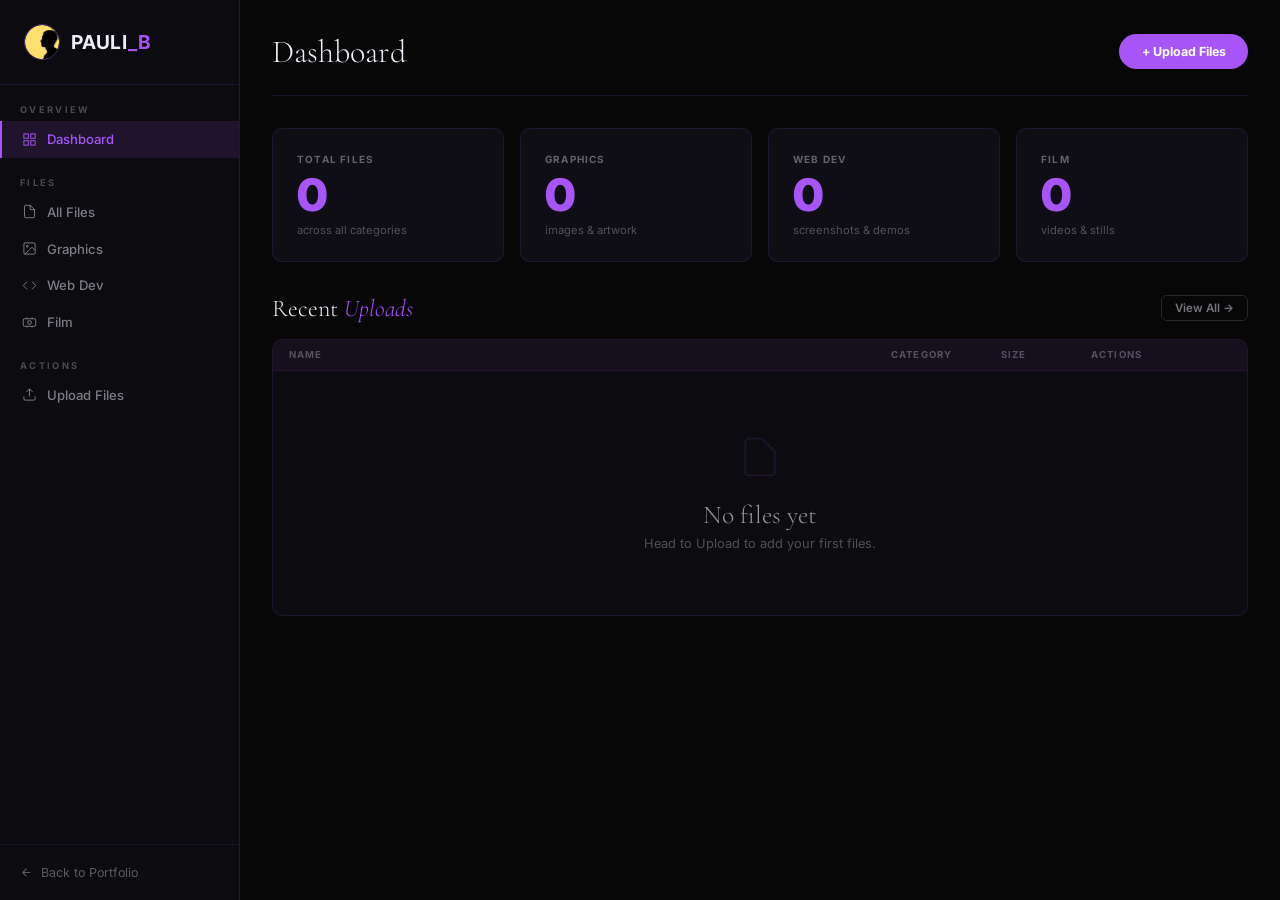
==== commit 02a10d6d: "same" ====
--- a/cms-9f3k2p/index.html
+++ b/cms-9f3k2p/index.html
@@ -2,272 +2,564 @@
 <html lang="en">
 <head>
   <meta charset="UTF-8"/>
-  <meta name="viewport" content="width=device-width, initial-scale=1.0"/>
-  <title>PAULI_B — Creative Studio</title>
+  <meta name="viewport" content="width=device-width,initial-scale=1.0"/>
+  <title>Admin — PAULI_B</title>
   <link rel="preconnect" href="https://fonts.googleapis.com"/>
-  <link href="https://fonts.googleapis.com/css2?family=Inter:wght@300;400;500;600;700;900&family=Cormorant+Garamond:ital,wght@0,300;0,600;1,300;1,600&family=Space+Grotesk:wght@300;400;500;700&display=swap" rel="stylesheet"/>
-  <link rel="stylesheet" href="css/global.css"/>
-  <link rel="stylesheet" href="css/home.css"/>
+  <link href="https://fonts.googleapis.com/css2?family=Inter:wght@300;400;500;600;700&family=Cormorant+Garamond:ital,wght@0,300;1,300&family=JetBrains+Mono:wght@400&display=swap" rel="stylesheet"/>
+  <style>
+    *,*::before,*::after{box-sizing:border-box;margin:0;padding:0}
+    html{font-size:16px}
+    body{font-family:'Inter',sans-serif;background:#070708;color:#f0ecf8;min-height:100vh;cursor:auto}
+    a{color:inherit;text-decoration:none}
+    img,video{max-width:100%;display:block}
+    button{font-family:inherit;cursor:pointer}
+    input{font-family:inherit}
+
+    /* ── LAYOUT ── */
+    .layout{display:flex;min-height:100vh}
+
+    /* ── SIDEBAR ── */
+    .sidebar{
+      width:240px;flex-shrink:0;
+      background:#0c0b10;border-right:1px solid rgba(168,85,247,.15);
+      position:fixed;top:0;left:0;bottom:0;
+      display:flex;flex-direction:column;overflow-y:auto;z-index:100;
+    }
+    .sb-logo{
+      padding:1.5rem;border-bottom:1px solid rgba(168,85,247,.12);
+      display:flex;align-items:center;gap:.7rem;
+    }
+    .sb-logo img{width:36px;height:36px;border-radius:50%;object-fit:cover;border:1.5px solid rgba(168,85,247,.4)}
+    .sb-logo-text{font-size:1.2rem;font-weight:700;letter-spacing:.04em}
+    .sb-logo-text em{font-style:normal;color:#a855f7}
+    .sb-section{padding:1.2rem 1.25rem .35rem;font-size:.58rem;font-weight:700;letter-spacing:.25em;text-transform:uppercase;color:rgba(240,236,248,.28)}
+    .sb-item{
+      display:flex;align-items:center;gap:.65rem;
+      padding:.65rem 1.25rem;font-size:.82rem;font-weight:500;
+      color:rgba(240,236,248,.5);border-left:2px solid transparent;
+      transition:all .2s;cursor:pointer;
+    }
+    .sb-item:hover{background:rgba(168,85,247,.07);color:#f0ecf8}
+    .sb-item.active{background:rgba(168,85,247,.12);color:#a855f7;border-left-color:#a855f7}
+    .sb-item svg{width:15px;height:15px;flex-shrink:0;stroke:currentColor;fill:none;stroke-width:1.5}
+    .sb-back{padding:1.25rem;margin-top:auto;border-top:1px solid rgba(168,85,247,.1)}
+    .sb-back a{display:flex;align-items:center;gap:.5rem;font-size:.78rem;color:rgba(240,236,248,.35);transition:color .2s}
+    .sb-back a:hover{color:#a855f7}
+
+    /* ── MAIN ── */
+    .main{margin-left:240px;flex:1;padding:2rem;min-width:0}
+    .topbar{display:flex;align-items:center;justify-content:space-between;margin-bottom:2rem;padding-bottom:1.5rem;border-bottom:1px solid rgba(168,85,247,.12);flex-wrap:wrap;gap:1rem}
+    .topbar h1{font-family:'Cormorant Garamond',serif;font-size:2rem;font-weight:300}
+    .tab{display:none}.tab.active{display:block}
+
+    /* ── STAT CARDS ── */
+    .stat-grid{display:grid;grid-template-columns:repeat(4,1fr);gap:1rem;margin-bottom:2rem}
+    .stat-card{background:#0f0e14;border:1px solid rgba(168,85,247,.12);padding:1.5rem;border-radius:10px}
+    .stat-card .lbl{font-size:.62rem;font-weight:700;letter-spacing:.12em;text-transform:uppercase;color:rgba(240,236,248,.38);margin-bottom:.5rem}
+    .stat-card .val{font-size:2.8rem;font-weight:900;color:#a855f7;line-height:1;font-family:'Inter',sans-serif}
+    .stat-card .sub{font-size:.7rem;color:rgba(240,236,248,.3);margin-top:.3rem}
+
+    /* ── UPLOAD DROP ZONE ── */
+    .dropzone{
+      background:linear-gradient(135deg,#0f0e14,#111018);
+      border:2px dashed rgba(168,85,247,.25);border-radius:14px;
+      padding:3.5rem 2.5rem;text-align:center;
+      cursor:pointer;transition:all .3s;margin-bottom:1.5rem;
+      position:relative;overflow:hidden;
+    }
+    .dropzone::before{content:'';position:absolute;inset:0;background:radial-gradient(ellipse at center,rgba(168,85,247,.07),transparent 65%);opacity:0;transition:opacity .3s}
+    .dropzone:hover,.dropzone.dg{border-color:#a855f7}
+    .dropzone:hover::before,.dropzone.dg::before{opacity:1}
+    .dropzone.dg{transform:scale(1.01);box-shadow:0 0 60px rgba(168,85,247,.12)}
+    .dropzone svg{width:50px;height:50px;color:#a855f7;margin:0 auto 1.25rem;opacity:.55;transition:opacity .3s,transform .3s}
+    .dropzone:hover svg,.dropzone.dg svg{opacity:.9;transform:translateY(-4px)}
+    .dropzone h3{font-family:'Cormorant Garamond',serif;font-size:1.8rem;font-weight:300;color:#f0ecf8;margin-bottom:.5rem}
+    .dropzone p{font-size:.82rem;color:rgba(240,236,248,.45);line-height:1.7;margin-bottom:1.25rem}
+    .dropzone .hint{font-size:.68rem;color:rgba(168,85,247,.6);margin-top:.75rem;font-family:'JetBrains Mono',monospace;line-height:1.8}
+    .file-label{
+      display:inline-flex;align-items:center;gap:.5rem;
+      padding:.7rem 1.8rem;border-radius:100px;
+      background:#a855f7;color:#fff;
+      font-size:.78rem;font-weight:600;cursor:pointer;
+      transition:all .25s;
+    }
+    .file-label:hover{background:#d8b4fe;transform:translateY(-1px)}
+
+    /* ── CAT TABS ── */
+    .cat-tabs{display:flex;gap:.5rem;flex-wrap:wrap;margin-bottom:1.5rem}
+    .cat-tab{
+      padding:.45rem 1.2rem;border-radius:100px;font-size:.72rem;font-weight:700;
+      letter-spacing:.08em;text-transform:uppercase;
+      background:#141220;border:1.5px solid rgba(168,85,247,.2);
+      color:rgba(240,236,248,.5);transition:all .2s;cursor:pointer;
+    }
+    .cat-tab.active{background:#a855f7;color:#fff;border-color:#a855f7}
+
+    /* ── FILE TABLE ── */
+    .f-table{background:#0c0b10;border:1px solid rgba(168,85,247,.12);border-radius:10px;overflow:hidden}
+    .f-head{display:grid;grid-template-columns:1fr 110px 90px 140px;padding:.6rem 1rem;background:rgba(168,85,247,.06);border-bottom:1px solid rgba(168,85,247,.1);font-size:.6rem;font-weight:700;letter-spacing:.12em;text-transform:uppercase;color:rgba(240,236,248,.3)}
+    .f-row{display:grid;grid-template-columns:1fr 110px 90px 140px;padding:.8rem 1rem;border-bottom:1px solid rgba(240,236,248,.04);align-items:center;transition:background .15s}
+    .f-row:last-child{border-bottom:none}
+    .f-row:hover{background:rgba(168,85,247,.05)}
+    .f-nm{display:flex;align-items:center;gap:.65rem;font-size:.82rem}
+    .f-nm svg{width:17px;height:17px;color:#a855f7;flex-shrink:0}
+    .f-cat{font-size:.62rem;font-weight:700;letter-spacing:.08em;text-transform:uppercase}
+    .cg{color:#b83225}.cw{color:#39ff14}.cf{color:#e8a020}
+    .f-sz{font-size:.7rem;color:rgba(240,236,248,.38)}
+    .f-acts{display:flex;gap:.4rem}
+    .fb{padding:.22rem .55rem;font-size:.62rem;font-weight:600;background:transparent;border:1px solid rgba(240,236,248,.14);color:rgba(240,236,248,.48);border-radius:6px;transition:all .2s;cursor:pointer}
+    .fb:hover{border-color:#a855f7;color:#a855f7}
+    .fb.del:hover{border-color:#f87171;color:#f87171}
+
+    /* ── SEARCH / VIEW ── */
+    .srch{padding:.5rem .9rem;background:#141220;border:1.5px solid rgba(168,85,247,.15);color:#f0ecf8;font-size:.82rem;border-radius:8px;outline:none;max-width:260px;width:100%}
+    .srch:focus{border-color:rgba(168,85,247,.4)}
+    .vt{display:flex;background:#141220;border-radius:8px;overflow:hidden;border:1.5px solid rgba(168,85,247,.15)}
+    .vb{padding:.4rem .6rem;background:transparent;border:none;color:rgba(240,236,248,.38);transition:all .2s;cursor:pointer}
+    .vb.active{background:#1e1c28;color:#a855f7}
+
+    /* ── THUMB GRID ── */
+    .tg{display:grid;grid-template-columns:repeat(auto-fill,minmax(140px,1fr));gap:2px;background:rgba(168,85,247,.1);border-radius:8px;overflow:hidden;margin-top:1rem}
+    .ti{aspect-ratio:1;background:#141220;overflow:hidden;position:relative;cursor:pointer}
+    .ti img,.ti video{width:100%;height:100%;object-fit:cover;transition:transform .4s}
+    .ti:hover img,.ti:hover video{transform:scale(1.06)}
+    .tl{position:absolute;bottom:0;left:0;right:0;padding:.4rem .5rem;background:linear-gradient(to top,rgba(0,0,0,.9),transparent);font-size:.58rem;color:#f0ecf8;white-space:nowrap;overflow:hidden;text-overflow:ellipsis;opacity:0;transition:opacity .25s}
+    .ti:hover .tl{opacity:1}
+    .ti-ph{display:flex;align-items:center;justify-content:center;flex-direction:column;gap:.4rem;color:rgba(240,236,248,.22);font-size:.62rem;height:100%}
+    .ti-ph svg{width:22px;height:22px}
+
+    /* ── PROGRESS ── */
+    .prog{display:none;margin-bottom:1.5rem}
+    .prog.on{display:block}
+    .prog-lbl{font-size:.72rem;font-weight:500;color:rgba(240,236,248,.5);margin-bottom:.4rem;font-family:'JetBrains Mono',monospace}
+    .prog-track{background:#1e1c28;border-radius:100px;height:4px;overflow:hidden}
+    .prog-fill{height:100%;background:linear-gradient(to right,#a855f7,#ec4899);border-radius:100px;width:0;transition:width .2s}
+
+    /* ── QUEUE GRID ── */
+    .qgrid{display:grid;grid-template-columns:repeat(auto-fill,minmax(110px,1fr));gap:2px;margin-top:1rem}
+
+    /* ── EMPTY STATE ── */
+    .es{text-align:center;padding:4rem 2rem}
+    .es svg{width:44px;height:44px;margin:0 auto 1rem;opacity:.12;color:#a855f7}
+    .es h4{font-family:'Cormorant Garamond',serif;font-size:1.6rem;font-weight:300;color:rgba(240,236,248,.6);margin-bottom:.4rem}
+    .es p{font-size:.8rem;color:rgba(240,236,248,.3)}
+
+    /* ── CONTEXT MENU ── */
+    .ctx{display:none;position:fixed;background:#14121e;border:1px solid rgba(168,85,247,.25);border-radius:10px;z-index:5000;min-width:160px;box-shadow:0 12px 50px rgba(0,0,0,.7);overflow:hidden}
+    .ctx.on{display:block}
+    .ctx-i{padding:.6rem 1rem;font-size:.78rem;color:rgba(240,236,248,.6);cursor:pointer;display:flex;align-items:center;gap:.6rem;transition:background .15s}
+    .ctx-i:hover{background:rgba(168,85,247,.08);color:#f0ecf8}
+    .ctx-i.danger{color:#f87171}
+    .ctx-sep{height:1px;background:rgba(168,85,247,.1)}
+
+    /* ── PREVIEW MODAL ── */
+    .pv{display:none;position:fixed;inset:0;z-index:4000;background:rgba(0,0,0,.97);align-items:center;justify-content:center}
+    .pv.on{display:flex}
+    .pv-in{position:relative;max-width:92vw;max-height:92vh}
+    .pv-in img{max-width:92vw;max-height:88vh;object-fit:contain;border-radius:8px}
+    .pv-in video{max-width:92vw;max-height:88vh;border-radius:8px}
+    .pv-close{position:absolute;top:-2.8rem;right:0;background:none;border:none;color:rgba(255,255,255,.4);font-size:1.4rem;cursor:pointer;transition:color .2s}
+    .pv-close:hover{color:#a855f7}
+
+    /* ── TOASTS ── */
+    .toasts{position:fixed;bottom:2rem;right:2rem;z-index:6000;display:flex;flex-direction:column;gap:.5rem}
+    .toast{background:#14121e;border:1px solid rgba(168,85,247,.35);color:#f0ecf8;padding:.8rem 1.2rem;border-radius:10px;font-size:.82rem;animation:sIn .3s ease;min-width:260px}
+    .toast.err{border-color:rgba(248,113,113,.5)}
+    .toast.ok{border-color:rgba(74,222,128,.4)}
+    @keyframes sIn{from{opacity:0;transform:translateX(16px)}to{opacity:1;transform:translateX(0)}}
+
+    /* ── TAG UI ── */
+    .tag-row{display:flex;gap:.5rem;align-items:center;margin-bottom:.75rem}
+    .t-inp{padding:.38rem .75rem;background:#141220;border:1.5px solid rgba(168,85,247,.15);color:#f0ecf8;font-size:.75rem;border-radius:8px;outline:none;width:140px}
+    .t-inp:focus{border-color:rgba(168,85,247,.4)}
+    .tag-list{display:flex;gap:.4rem;flex-wrap:wrap;margin-bottom:1rem;min-height:24px}
+    .t-chip{padding:.2rem .65rem;background:rgba(168,85,247,.12);border:1px solid rgba(168,85,247,.28);font-size:.65rem;font-weight:600;color:#a855f7;border-radius:100px;display:inline-flex;align-items:center;gap:.3rem}
+    .t-chip span{opacity:.6;line-height:1;cursor:pointer}
+
+    /* ── SECTION LABEL ── */
+    .step-lbl{font-size:.65rem;font-weight:700;letter-spacing:.18em;text-transform:uppercase;color:rgba(240,236,248,.32);margin-bottom:.65rem}
+
+    /* ── RESPONSIVE ── */
+    @media(max-width:768px){
+      .sidebar{width:100%;position:relative;height:auto;border-right:none;border-bottom:1px solid rgba(168,85,247,.15)}
+      .main{margin-left:0;padding:1.25rem}
+      .layout{flex-direction:column}
+      .stat-grid{grid-template-columns:1fr 1fr}
+      .f-head,.f-row{grid-template-columns:1fr 90px 110px}
+      .f-sz{display:none}
+    }
+    @media(max-width:480px){
+      .stat-grid{grid-template-columns:1fr}
+      .f-head,.f-row{grid-template-columns:1fr 100px}
+      .f-cat,.f-sz{display:none}
+    }
+  </style>
 </head>
-<body class="page-home" data-cursor="default">
-
-  <!-- Custom cursor -->
-  <div class="cur" id="cur">
-    <div class="cur-dot"></div>
-    <div class="cur-ring"></div>
-    <div class="cur-label" id="curLabel"></div>
+<body>
+<div class="toasts" id="toasts"></div>
+
+<!-- Context menu -->
+<div class="ctx" id="ctx">
+  <div class="ctx-i" id="ctxPrev"><svg viewBox="0 0 24 24" width="13" height="13"><path d="M1 12s4-8 11-8 11 8 11 8-4 8-11 8-11-8-11-8z"/><circle cx="12" cy="12" r="3"/></svg>Preview</div>
+  <div class="ctx-i" id="ctxRen"><svg viewBox="0 0 24 24" width="13" height="13"><path d="M11 4H4a2 2 0 0 0-2 2v14c0 1.1.9 2 2 2h14a2 2 0 0 0 2-2v-7"/><path d="M18.5 2.5a2.12 2.12 0 0 1 3 3L12 15l-4 1 1-4z"/></svg>Rename</div>
+  <div class="ctx-i" id="ctxMov"><svg viewBox="0 0 24 24" width="13" height="13"><polyline points="5 9 2 12 5 15"/><polyline points="19 9 22 12 19 15"/><line x1="2" y1="12" x2="22" y2="12"/></svg>Move Category</div>
+  <div class="ctx-sep"></div>
+  <div class="ctx-i danger" id="ctxDel"><svg viewBox="0 0 24 24" width="13" height="13"><polyline points="3 6 5 6 21 6"/><path d="M19 6l-1 14H6L5 6"/></svg>Delete</div>
+</div>
+
+<!-- Preview modal -->
+<div class="pv" id="pv">
+  <div class="pv-in">
+    <button class="pv-close" id="pvClose">✕</button>
+    <img id="pvImg" src="" alt="" style="display:none"/>
+    <video id="pvVid" controls style="display:none"></video>
   </div>
-
-  <!-- NAV -->
-  <nav class="nav" id="nav">
-    <a href="index.html" class="nav-logo">
-      <img src="assets/logo.jpg" alt="PB" class="nav-logo-img"/>
-      <span class="nav-logo-text">PAULI<em>_B</em></span>
-    </a>
-    <ul class="nav-links">
-      <li><a href="index.html" class="active">Home</a></li>
-      <li><a href="pages/graphics.html">Graphics</a></li>
-      <li><a href="pages/webdev.html">Web Dev</a></li>
-      <li><a href="pages/film.html">Film</a></li>
-    </ul>
-    <a href="pages/graphics.html" class="nav-cta">View Work</a>
-    <button class="nav-burger" id="burger" aria-label="Menu">
-      <span></span><span></span>
-    </button>
-  </nav>
-
-  <!-- Mobile menu -->
-  <div class="mob-menu" id="mobMenu">
-    <button class="mob-close" id="mobClose">&#x2715;</button>
-    <nav class="mob-nav">
-      <a href="index.html">Home</a>
-      <a href="pages/graphics.html">Graphics</a>
-      <a href="pages/webdev.html">Web Dev</a>
-      <a href="pages/film.html">Film</a>
-    </nav>
-    <div class="mob-footer">
-      <img src="assets/logo.jpg" alt="PB" class="mob-logo"/>
-      <span>PAULI_B &copy; 2025</span>
-    </div>
-  </div>
-
-  <!-- HERO -->
-  <section class="hero">
-    <div class="hero-bg">
-      <div class="hero-orb orb1"></div>
-      <div class="hero-orb orb2"></div>
-      <div class="hero-orb orb3"></div>
-      <div class="hero-grid"></div>
-    </div>
-
-    <div class="hero-content">
-      <div class="hero-badge">
-        <span class="badge-dot"></span>
-        Creative Studio — Est. 2017
-      </div>
-      <h1 class="hero-title">
-        <span class="ht-line">
-          <span class="ht-word reveal-up">Visual</span>
-        </span>
-        <span class="ht-line">
-          <span class="ht-word reveal-up delay-1">Storytelling</span>
-        </span>
-        <span class="ht-line accent-line">
-          <span class="ht-word reveal-up delay-2">Redefined.</span>
-        </span>
-      </h1>
-      <p class="hero-sub reveal-fade delay-3">
-        Graphics Design · Web Development · Film &amp; Motion.<br/>
-        Three disciplines. One vision.
-      </p>
-      <div class="hero-btns reveal-fade delay-4">
-        <a href="pages/graphics.html" class="btn-primary">Explore Work</a>
-        <a href="pages/film.html" class="btn-outline">
-          <span class="btn-play">&#9654;</span> Watch Reel
-        </a>
-      </div>
-    </div>
-
-    <div class="hero-img-wrap">
-      <div class="hero-img-frame">
-        <img src="assets/logo.jpg" alt="Pauli_B" class="hero-img"/>
-        <div class="hero-img-overlay"></div>
-      </div>
-      <div class="hero-img-tag">Creative Director</div>
-    </div>
-
-    <div class="hero-scroll">
-      <div class="scroll-track"><div class="scroll-thumb"></div></div>
-      <span>Scroll</span>
-    </div>
-
-    <!-- Stats bar -->
-    <div class="hero-stats">
-      <div class="hstat">
-        <span class="hstat-num" data-count="120">0</span><span>+</span>
-        <p>Projects</p>
-      </div>
-      <div class="hstat-sep"></div>
-      <div class="hstat">
-        <span class="hstat-num" data-count="48">0</span><span>+</span>
-        <p>Clients</p>
-      </div>
-      <div class="hstat-sep"></div>
-      <div class="hstat">
-        <span class="hstat-num" data-count="7">0</span>
-        <p>Years</p>
-      </div>
-      <div class="hstat-sep"></div>
-      <div class="hstat play-trigger">
-        <span class="play-icon">&#9654;</span>
-        <p>Play Reel</p>
-      </div>
-    </div>
-  </section>
-
-  <!-- DISCIPLINES — 3 cards like the reference bottom bar -->
-  <section class="disciplines">
-    <div class="disc-header">
-      <p class="overline">What I Do</p>
-      <h2>Three Worlds.<br/><em>One Creator.</em></h2>
-    </div>
-    <div class="disc-grid">
-
-      <a href="pages/graphics.html" class="disc-card" data-color="#c0392b" data-cursor="pencil">
-        <div class="disc-card-bg"></div>
-        <div class="disc-num">01</div>
-        <div class="disc-icon">
-          <!-- Pencil SVG -->
-          <svg viewBox="0 0 64 64" fill="none" stroke="currentColor" stroke-width="1.5">
-            <path d="M46 6L58 18L20 56H8V44L46 6Z"/>
-            <path d="M38 14L50 26"/>
-            <path d="M8 44L20 56"/>
-          </svg>
-        </div>
-        <h3>Graphics<br/>Design</h3>
-        <p>Brand identities, visual systems &amp; editorial art that communicate before words.</p>
-        <div class="disc-arrow">
-          <svg viewBox="0 0 24 24" fill="none" stroke="currentColor" stroke-width="1.5"><path d="M5 12h14M12 5l7 7-7 7"/></svg>
-        </div>
-        <div class="disc-tag">Branding · Print · Digital</div>
+</div>
+
+<div class="layout">
+  <!-- SIDEBAR -->
+  <aside class="sidebar">
+    <div class="sb-logo">
+      <img src="../assets/logo.jpg" alt="PB"/>
+      <div class="sb-logo-text">PAULI<em>_B</em></div>
+    </div>
+    <div class="sb-section">Overview</div>
+    <div class="sb-item active" data-tab="dashboard">
+      <svg viewBox="0 0 24 24"><rect x="3" y="3" width="7" height="7"/><rect x="14" y="3" width="7" height="7"/><rect x="14" y="14" width="7" height="7"/><rect x="3" y="14" width="7" height="7"/></svg>Dashboard
+    </div>
+    <div class="sb-section">Files</div>
+    <div class="sb-item" data-tab="all">
+      <svg viewBox="0 0 24 24"><path d="M13 2H6a2 2 0 0 0-2 2v16a2 2 0 0 0 2 2h12a2 2 0 0 0 2-2V9z"/><polyline points="13 2 13 9 20 9"/></svg>All Files
+    </div>
+    <div class="sb-item" data-tab="graphics">
+      <svg viewBox="0 0 24 24"><rect x="3" y="3" width="18" height="18" rx="2"/><circle cx="8.5" cy="8.5" r="1.5"/><polyline points="21 15 16 10 5 21"/></svg>Graphics
+    </div>
+    <div class="sb-item" data-tab="webdev">
+      <svg viewBox="0 0 24 24"><polyline points="16 18 22 12 16 6"/><polyline points="8 6 2 12 8 18"/></svg>Web Dev
+    </div>
+    <div class="sb-item" data-tab="film">
+      <svg viewBox="0 0 24 24"><rect x="2" y="6" width="20" height="12" rx="2"/><path d="M8 6V4M16 6V4M8 18v2M16 18v2"/><circle cx="12" cy="12" r="3"/></svg>Film
+    </div>
+    <div class="sb-section">Actions</div>
+    <div class="sb-item" data-tab="upload">
+      <svg viewBox="0 0 24 24"><path d="M21 15v4a2 2 0 0 1-2 2H5a2 2 0 0 1-2-2v-4"/><polyline points="17 8 12 3 7 8"/><line x1="12" y1="3" x2="12" y2="15"/></svg>Upload Files
+    </div>
+    <div class="sb-back">
+      <a href="../index.html">
+        <svg viewBox="0 0 24 24" width="13" height="13" fill="none" stroke="currentColor" stroke-width="2"><path d="M19 12H5M12 5l-7 7 7 7"/></svg>
+        Back to Portfolio
       </a>
-
-      <a href="pages/webdev.html" class="disc-card featured" data-color="#1a1a2e" data-cursor="code">
-        <div class="disc-card-bg"></div>
-        <div class="disc-num">02</div>
-        <div class="disc-icon">
-          <!-- Monitor/Code SVG -->
-          <svg viewBox="0 0 64 64" fill="none" stroke="currentColor" stroke-width="1.5">
-            <rect x="4" y="8" width="56" height="38" rx="3"/>
-            <path d="M4 30h56"/>
-            <path d="M22 54h20M32 46v8"/>
-            <path d="M18 20l-6 6 6 6M46 20l6 6-6 6M28 14l8 20"/>
-          </svg>
-        </div>
-        <h3>Web<br/>Development</h3>
-        <p>Pixel-perfect interfaces &amp; full-stack architectures. Code that performs and endures.</p>
-        <div class="disc-arrow">
-          <svg viewBox="0 0 24 24" fill="none" stroke="currentColor" stroke-width="1.5"><path d="M5 12h14M12 5l7 7-7 7"/></svg>
-        </div>
-        <div class="disc-tag">React · Node · TypeScript</div>
-      </a>
-
-      <a href="pages/film.html" class="disc-card" data-color="#0d0016" data-cursor="reel">
-        <div class="disc-card-bg"></div>
-        <div class="disc-num">03</div>
-        <div class="disc-icon">
-          <!-- Film reel SVG -->
-          <svg viewBox="0 0 64 64" fill="none" stroke="currentColor" stroke-width="1.5">
-            <circle cx="32" cy="32" r="26"/>
-            <circle cx="32" cy="32" r="8"/>
-            <circle cx="32" cy="12" r="4"/>
-            <circle cx="32" cy="52" r="4"/>
-            <circle cx="12" cy="32" r="4"/>
-            <circle cx="52" cy="32" r="4"/>
-            <circle cx="18" cy="18" r="4"/>
-            <circle cx="46" cy="46" r="4"/>
-            <circle cx="46" cy="18" r="4"/>
-            <circle cx="18" cy="46" r="4"/>
-          </svg>
-        </div>
-        <h3>Film &amp;<br/>Motion</h3>
-        <p>Cinematic stories told through light, motion &amp; rhythm. Productions that move people.</p>
-        <div class="disc-arrow">
-          <svg viewBox="0 0 24 24" fill="none" stroke="currentColor" stroke-width="1.5"><path d="M5 12h14M12 5l7 7-7 7"/></svg>
-        </div>
-        <div class="disc-tag">Cinematography · Editing</div>
-      </a>
-
-    </div>
-  </section>
-
-  <!-- MARQUEE STRIP -->
-  <div class="marquee-wrap">
-    <div class="marquee-track">
-      <span>PAULI_B</span><span class="mdot">·</span>
-      <span>GRAPHICS DESIGN</span><span class="mdot">·</span>
-      <span>WEB DEVELOPMENT</span><span class="mdot">·</span>
-      <span>FILM &amp; MOTION</span><span class="mdot">·</span>
-      <span>CREATIVE STUDIO</span><span class="mdot">·</span>
-      <span>PAULI_B</span><span class="mdot">·</span>
-      <span>GRAPHICS DESIGN</span><span class="mdot">·</span>
-      <span>WEB DEVELOPMENT</span><span class="mdot">·</span>
-      <span>FILM &amp; MOTION</span><span class="mdot">·</span>
-      <span>CREATIVE STUDIO</span><span class="mdot">·</span>
-    </div>
-  </div>
-
-  <!-- ABOUT TEASER -->
-  <section class="about-teaser">
-    <div class="at-img">
-      <div class="at-img-frame">
-        <img src="assets/me.png" alt="Pauli_B"/>
-      </div>
-      <div class="at-badge-float">
-        <span>7</span>
-        <p>Years of<br/>Practice</p>
-      </div>
-    </div>
-    <div class="at-text">
-      <p class="overline">The Creator</p>
-      <h2>Where Art Meets<br/><em>Technology</em></h2>
-      <p class="at-body">A multidisciplinary creative at the crossroads of graphic design, web development, and cinematic filmmaking. Every project is an act of intention — shapes that communicate, code that performs, images that linger long after the screen goes dark.</p>
-      <div class="at-skills">
-        <span>Brand Identity</span>
-        <span>UI / UX Design</span>
-        <span>Full-Stack Dev</span>
-        <span>Cinematography</span>
-        <span>Motion Graphics</span>
-        <span>Art Direction</span>
-      </div>
-      <a href="pages/graphics.html" class="btn-primary" style="margin-top:2rem;display:inline-flex">See My Work</a>
-    </div>
-  </section>
-
-  <!-- FOOTER -->
-  <footer class="footer">
-    <div class="footer-inner">
-      <div class="footer-top">
-        <div class="footer-brand">
-          <img src="assets/logo.jpg" alt="PB" class="footer-logo-img"/>
-          <div>
-            <div class="footer-logo-text">PAULI<em>_B</em></div>
-            <p>Crafting extraordinary experiences.</p>
+    </div>
+  </aside>
+
+  <main class="main">
+
+    <!-- DASHBOARD -->
+    <div class="tab active" id="tab-dashboard">
+      <div class="topbar">
+        <h1>Dashboard</h1>
+        <button onclick="switchTab('upload')" style="padding:.6rem 1.4rem;border-radius:100px;background:#a855f7;color:#fff;border:none;font-size:.78rem;font-weight:700;cursor:pointer">+ Upload Files</button>
+      </div>
+      <div class="stat-grid">
+        <div class="stat-card"><div class="lbl">Total Files</div><div class="val" id="sAll">—</div><div class="sub">across all categories</div></div>
+        <div class="stat-card"><div class="lbl">Graphics</div><div class="val" id="sG">—</div><div class="sub">images &amp; artwork</div></div>
+        <div class="stat-card"><div class="lbl">Web Dev</div><div class="val" id="sW">—</div><div class="sub">screenshots &amp; demos</div></div>
+        <div class="stat-card"><div class="lbl">Film</div><div class="val" id="sF">—</div><div class="sub">videos &amp; stills</div></div>
+      </div>
+      <div style="display:flex;justify-content:space-between;align-items:center;margin-bottom:1rem;flex-wrap:wrap;gap:.5rem">
+        <h3 style="font-family:'Cormorant Garamond',serif;font-size:1.5rem;font-weight:300">Recent <em style="font-style:italic;color:#a855f7">Uploads</em></h3>
+        <button class="fb" onclick="switchTab('all')" style="padding:.3rem .8rem;font-size:.72rem">View All →</button>
+      </div>
+      <div class="f-table"><div class="f-head"><div>Name</div><div>Category</div><div>Size</div><div>Actions</div></div><div id="recentList"><div class="es" style="padding:2rem"><p style="font-size:.8rem">Loading…</p></div></div></div>
+    </div>
+
+    <!-- ALL FILES -->
+    <div class="tab" id="tab-all">
+      <div class="topbar">
+        <h1>All Files</h1>
+        <div style="display:flex;gap:.65rem;align-items:center;flex-wrap:wrap">
+          <input class="srch" id="srch-all" placeholder="Search…" oninput="renderTab('all')"/>
+          <div class="vt">
+            <button class="vb active" onclick="setView('all','list',this)" title="List"><svg viewBox="0 0 24 24" width="14" height="14" fill="none" stroke="currentColor" stroke-width="2"><line x1="8" y1="6" x2="21" y2="6"/><line x1="8" y1="12" x2="21" y2="12"/><line x1="8" y1="18" x2="21" y2="18"/><line x1="3" y1="6" x2="3.01" y2="6"/></svg></button>
+            <button class="vb" onclick="setView('all','grid',this)" title="Grid"><svg viewBox="0 0 24 24" width="14" height="14" fill="none" stroke="currentColor" stroke-width="2"><rect x="3" y="3" width="7" height="7"/><rect x="14" y="3" width="7" height="7"/><rect x="14" y="14" width="7" height="7"/><rect x="3" y="14" width="7" height="7"/></svg></button>
           </div>
         </div>
-        <nav class="footer-nav">
-          <a href="pages/graphics.html">Graphics Design</a>
-          <a href="pages/webdev.html">Web Development</a>
-          <a href="pages/film.html">Film &amp; Motion</a>
-        </nav>
-      </div>
-      <div class="footer-bottom">
-        <p>&copy; 2025 Pauli_B. All rights reserved.</p>
-        <p class="footer-secret">Made with intention.</p>
-      </div>
-    </div>
-  </footer>
-
-  <script src="js/global.js"></script>
+      </div>
+      <div id="view-all"></div>
+    </div>
+
+    <!-- GRAPHICS -->
+    <div class="tab" id="tab-graphics">
+      <div class="topbar">
+        <h1>Graphics Design</h1>
+        <div style="display:flex;gap:.65rem;align-items:center">
+          <input class="srch" id="srch-graphics" placeholder="Search…" oninput="renderTab('graphics')"/>
+          <div class="vt">
+            <button class="vb active" onclick="setView('graphics','list',this)"><svg viewBox="0 0 24 24" width="14" height="14" fill="none" stroke="currentColor" stroke-width="2"><line x1="8" y1="6" x2="21" y2="6"/><line x1="8" y1="12" x2="21" y2="12"/><line x1="8" y1="18" x2="21" y2="18"/><line x1="3" y1="6" x2="3.01" y2="6"/></svg></button>
+            <button class="vb" onclick="setView('graphics','grid',this)"><svg viewBox="0 0 24 24" width="14" height="14" fill="none" stroke="currentColor" stroke-width="2"><rect x="3" y="3" width="7" height="7"/><rect x="14" y="3" width="7" height="7"/><rect x="14" y="14" width="7" height="7"/><rect x="3" y="14" width="7" height="7"/></svg></button>
+          </div>
+          <button onclick="switchTab('upload');setCat('graphics')" style="padding:.45rem 1.1rem;border-radius:100px;background:#a855f7;color:#fff;border:none;font-size:.72rem;font-weight:700;cursor:pointer">+ Upload</button>
+        </div>
+      </div>
+      <div id="view-graphics"></div>
+    </div>
+
+    <!-- WEBDEV -->
+    <div class="tab" id="tab-webdev">
+      <div class="topbar">
+        <h1>Web Development</h1>
+        <div style="display:flex;gap:.65rem;align-items:center">
+          <input class="srch" id="srch-webdev" placeholder="Search…" oninput="renderTab('webdev')"/>
+          <div class="vt">
+            <button class="vb active" onclick="setView('webdev','list',this)"><svg viewBox="0 0 24 24" width="14" height="14" fill="none" stroke="currentColor" stroke-width="2"><line x1="8" y1="6" x2="21" y2="6"/><line x1="8" y1="12" x2="21" y2="12"/><line x1="8" y1="18" x2="21" y2="18"/><line x1="3" y1="6" x2="3.01" y2="6"/></svg></button>
+            <button class="vb" onclick="setView('webdev','grid',this)"><svg viewBox="0 0 24 24" width="14" height="14" fill="none" stroke="currentColor" stroke-width="2"><rect x="3" y="3" width="7" height="7"/><rect x="14" y="3" width="7" height="7"/><rect x="14" y="14" width="7" height="7"/><rect x="3" y="14" width="7" height="7"/></svg></button>
+          </div>
+          <button onclick="switchTab('upload');setCat('webdev')" style="padding:.45rem 1.1rem;border-radius:100px;background:#a855f7;color:#fff;border:none;font-size:.72rem;font-weight:700;cursor:pointer">+ Upload</button>
+        </div>
+      </div>
+      <div id="view-webdev"></div>
+    </div>
+
+    <!-- FILM -->
+    <div class="tab" id="tab-film">
+      <div class="topbar">
+        <h1>Film &amp; Motion</h1>
+        <div style="display:flex;gap:.65rem;align-items:center">
+          <input class="srch" id="srch-film" placeholder="Search…" oninput="renderTab('film')"/>
+          <div class="vt">
+            <button class="vb active" onclick="setView('film','list',this)"><svg viewBox="0 0 24 24" width="14" height="14" fill="none" stroke="currentColor" stroke-width="2"><line x1="8" y1="6" x2="21" y2="6"/><line x1="8" y1="12" x2="21" y2="12"/><line x1="8" y1="18" x2="21" y2="18"/><line x1="3" y1="6" x2="3.01" y2="6"/></svg></button>
+            <button class="vb" onclick="setView('film','grid',this)"><svg viewBox="0 0 24 24" width="14" height="14" fill="none" stroke="currentColor" stroke-width="2"><rect x="3" y="3" width="7" height="7"/><rect x="14" y="3" width="7" height="7"/><rect x="14" y="14" width="7" height="7"/><rect x="3" y="14" width="7" height="7"/></svg></button>
+          </div>
+          <button onclick="switchTab('upload');setCat('film')" style="padding:.45rem 1.1rem;border-radius:100px;background:#a855f7;color:#fff;border:none;font-size:.72rem;font-weight:700;cursor:pointer">+ Upload</button>
+        </div>
+      </div>
+      <div id="view-film"></div>
+    </div>
+
+    <!-- UPLOAD -->
+    <div class="tab" id="tab-upload">
+      <div class="topbar"><h1>Upload Files</h1></div>
+
+      <p class="step-lbl">Step 1 — Choose Category</p>
+      <div class="cat-tabs" id="catTabs">
+        <button class="cat-tab active" data-cat="graphics" onclick="setCat('graphics',this)">🎨 Graphics</button>
+        <button class="cat-tab" data-cat="webdev" onclick="setCat('webdev',this)">💻 Web Dev</button>
+        <button class="cat-tab" data-cat="film" onclick="setCat('film',this)">🎬 Film</button>
+      </div>
+
+      <p class="step-lbl">Step 2 — Add Tags <span style="opacity:.4;font-size:.6rem;text-transform:none;letter-spacing:0">(optional — press Enter to add)</span></p>
+      <div class="tag-row">
+        <input type="text" class="t-inp" id="tagInp" placeholder="e.g. branding, showreel" onkeydown="if(event.key==='Enter'){event.preventDefault();addTag()}"/>
+        <button class="fb" onclick="addTag()" style="padding:.38rem .8rem">+ Add</button>
+      </div>
+      <div class="tag-list" id="tagList"></div>
+
+      <p class="step-lbl">Step 3 — Drop Your Files <span style="opacity:.4;font-size:.6rem;text-transform:none;letter-spacing:0">(multiple files supported)</span></p>
+      <div class="dropzone" id="dropzone">
+        <svg viewBox="0 0 24 24" fill="none" stroke="currentColor" stroke-width="1"><path d="M21 15v4a2 2 0 0 1-2 2H5a2 2 0 0 1-2-2v-4"/><polyline points="17 8 12 3 7 8"/><line x1="12" y1="3" x2="12" y2="15"/></svg>
+        <h3>Drop files here</h3>
+        <p>Images: JPG, PNG, GIF, SVG, WebP<br/>Video: MP4, MOV, WebM · PDF</p>
+        <label for="fileInp" class="file-label">Choose Files</label>
+        <input type="file" id="fileInp" multiple accept="image/*,video/*,.pdf,.svg,.webp" style="display:none" onchange="handleFiles(this.files)"/>
+        <p class="hint">
+          💡 Hold <strong>Ctrl</strong> (Windows) or <strong>Cmd</strong> (Mac) to select multiple files<br/>
+          🗂 Or drag &amp; drop several files at once<br/>
+          💾 Storage: IndexedDB — no size limits
+        </p>
+      </div>
+
+      <div class="prog" id="prog">
+        <div class="prog-lbl" id="progLbl">Ready…</div>
+        <div class="prog-track"><div class="prog-fill" id="progFill"></div></div>
+      </div>
+      <div class="qgrid" id="qGrid"></div>
+    </div>
+
+  </main>
+</div>
+
+<script src="../js/storage.js"></script>
+<script>
+'use strict';
+let curCat='graphics', ctxId=null, tags=[];
+let views={all:'list',graphics:'list',webdev:'list',film:'list'};
+
+// Sidebar
+document.querySelectorAll('.sb-item').forEach(el=>el.addEventListener('click',()=>switchTab(el.dataset.tab)));
+
+function switchTab(t){
+  document.querySelectorAll('.tab').forEach(x=>x.classList.remove('active'));
+  document.querySelectorAll('.sb-item').forEach(x=>x.classList.remove('active'));
+  document.getElementById('tab-'+t)?.classList.add('active');
+  document.querySelector('[data-tab="'+t+'"]')?.classList.add('active');
+  if(t==='dashboard') renderDash();
+  else if(t!=='upload') renderTab(t);
+}
+
+async function renderDash(){
+  const [all,g,w,f]=await Promise.all([PB.count(),PB.count('graphics'),PB.count('webdev'),PB.count('film')]);
+  document.getElementById('sAll').textContent=all;
+  document.getElementById('sG').textContent=g;
+  document.getElementById('sW').textContent=w;
+  document.getElementById('sF').textContent=f;
+  const rl=document.getElementById('recentList');
+  const files=await PB.getAll();
+  const recent=files.sort((a,b)=>new Date(b.date)-new Date(a.date)).slice(0,12);
+  if(!recent.length){rl.innerHTML='<div class="es"><svg viewBox="0 0 24 24" fill="none" stroke="currentColor" stroke-width="1" width="44" height="44"><path d="M13 2H6a2 2 0 0 0-2 2v16a2 2 0 0 0 2 2h12a2 2 0 0 0 2-2V9z"/></svg><h4>No files yet</h4><p>Head to Upload to add your first files.</p></div>';return;}
+  rl.innerHTML=recent.map(frow).join('');
+}
+
+async function renderTab(cat){
+  const el=document.getElementById('view-'+cat);
+  if(!el)return;
+  const s=(document.getElementById('srch-'+cat)?.value||'').toLowerCase();
+  let list=await PB.getAll(cat==='all'?null:cat);
+  list=list.sort((a,b)=>new Date(b.date)-new Date(a.date));
+  if(s)list=list.filter(f=>f.name.toLowerCase().includes(s)||(f.tags||[]).some(t=>t.includes(s)));
+  if(!list.length){el.innerHTML='<div class="es"><svg viewBox="0 0 24 24" fill="none" stroke="currentColor" stroke-width="1" width="44" height="44"><path d="M13 2H6a2 2 0 0 0-2 2v16a2 2 0 0 0 2 2h12a2 2 0 0 0 2-2V9z"/></svg><h4>No files here</h4><p>Upload files via the Upload tab.</p></div>';return;}
+  if(views[cat]==='grid'){el.innerHTML='<div class="tg">'+list.map(thumb).join('')+'</div>';return;}
+  el.innerHTML='<div class="f-table"><div class="f-head"><div>Name</div><div>Category</div><div>Size</div><div>Actions</div></div>'+list.map(frow).join('')+'</div>';
+}
+
+function frow(f){
+  const ic=f.type?.startsWith('video')?'<svg viewBox="0 0 24 24" fill="none" stroke="currentColor" stroke-width="1.5" width="17" height="17"><rect x="2" y="6" width="20" height="12" rx="2"/><circle cx="12" cy="12" r="3"/></svg>':f.type?.startsWith('image')?'<svg viewBox="0 0 24 24" fill="none" stroke="currentColor" stroke-width="1.5" width="17" height="17"><rect x="3" y="3" width="18" height="18" rx="2"/><circle cx="8.5" cy="8.5" r="1.5"/><polyline points="21 15 16 10 5 21"/></svg>':'<svg viewBox="0 0 24 24" fill="none" stroke="currentColor" stroke-width="1.5" width="17" height="17"><path d="M13 2H6a2 2 0 0 0-2 2v16a2 2 0 0 0 2 2h12a2 2 0 0 0 2-2V9z"/></svg>';
+  const cc=f.cat==='graphics'?'cg':f.cat==='webdev'?'cw':'cf';
+  const nm=f.name.length>38?f.name.slice(0,35)+'…':f.name;
+  return`<div class="f-row" oncontextmenu="openCtx(event,'${f.id}')"><div class="f-nm">${ic}<span title="${f.name}">${nm}</span></div><div class="f-cat"><span class="${cc}">${f.cat}</span></div><div class="f-sz">${fmtSz(f.size)}</div><div class="f-acts"><button class="fb" onclick="previewFile('${f.id}')">View</button><button class="fb del" onclick="delFile('${f.id}')">Del</button></div></div>`;
+}
+
+function thumb(f){
+  const isI=f.type?.startsWith('image'),isV=f.type?.startsWith('video');
+  const inner=isI?`<img src="${f.data}" alt="${f.name}" loading="lazy"/>`:isV?`<video src="${f.data}" muted preload="metadata"></video><div style="position:absolute;top:50%;left:50%;transform:translate(-50%,-50%);width:32px;height:32px;background:#a855f7;border-radius:50%;display:flex;align-items:center;justify-content:center;pointer-events:none"><svg viewBox="0 0 24 24" width="11" height="11" fill="#fff"><polygon points="5 3 19 12 5 21 5 3"/></svg></div>`:'<div class="ti-ph"><svg viewBox="0 0 24 24" fill="none" stroke="currentColor" stroke-width="1" width="22" height="22"><path d="M13 2H6a2 2 0 0 0-2 2v16a2 2 0 0 0 2 2h12a2 2 0 0 0 2-2V9z"/></svg></div>';
+  return`<div class="ti" onclick="previewFile('${f.id}')" oncontextmenu="openCtx(event,'${f.id}')">${inner}<div class="tl">${f.name}</div></div>`;
+}
+
+function setView(cat,mode,btn){
+  views[cat]=mode;
+  btn.closest('.vt').querySelectorAll('.vb').forEach(b=>b.classList.remove('active'));
+  btn.classList.add('active');
+  renderTab(cat);
+}
+
+function setCat(cat,btn){
+  curCat=cat;
+  if(btn){document.querySelectorAll('.cat-tab').forEach(b=>b.classList.remove('active'));btn.classList.add('active');}
+  else document.querySelectorAll('.cat-tab').forEach(b=>b.classList.toggle('active',b.dataset.cat===cat));
+}
+
+// Tags
+function addTag(){const i=document.getElementById('tagInp'),v=i.value.trim().toLowerCase();if(v&&!tags.includes(v)){tags.push(v);renderTags();}i.value='';i.focus();}
+function renderTags(){document.getElementById('tagList').innerHTML=tags.map(t=>`<span class="t-chip">${t}<span onclick="rmTag('${t}')" title="Remove">✕</span></span>`).join('');}
+function rmTag(t){tags=tags.filter(x=>x!==t);renderTags();}
+
+// Drag & drop
+const dz=document.getElementById('dropzone');
+dz.addEventListener('dragenter',e=>{e.preventDefault();dz.classList.add('dg');});
+dz.addEventListener('dragover', e=>{e.preventDefault();dz.classList.add('dg');});
+dz.addEventListener('dragleave',e=>{if(!dz.contains(e.relatedTarget))dz.classList.remove('dg');});
+dz.addEventListener('drop',e=>{e.preventDefault();dz.classList.remove('dg');if(e.dataTransfer.files.length)handleFiles(e.dataTransfer.files);});
+
+// Upload — parallel, IndexedDB
+async function handleFiles(fileList){
+  if(!fileList||!fileList.length)return;
+  const q=document.getElementById('qGrid');
+  const pw=document.getElementById('prog');
+  const fill=document.getElementById('progFill');
+  const lbl=document.getElementById('progLbl');
+  q.innerHTML='';pw.classList.add('on');fill.style.width='0%';
+  const total=fileList.length;
+  let done=0;
+  toast(`Reading ${total} file${total>1?'s':''}…`);
+
+  function updateProg(){
+    const pct=Math.round(done/total*100);
+    fill.style.width=pct+'%';
+    lbl.textContent=done<total?`Uploading ${done} of ${total}…`:`✓ Done! ${total} file${total>1?'s':''} saved to "${curCat}"`;
+    if(done===total){
+      toast(`${total} file${total>1?'s':''} uploaded to ${curCat}`,'ok');
+      renderDash();['all','graphics','webdev','film'].forEach(renderTab);
+      tags=[];renderTags();
+      document.getElementById('fileInp').value='';
+      setTimeout(()=>{pw.classList.remove('on');fill.style.width='0';},3500);
+    }
+  }
+
+  await Promise.all(Array.from(fileList).map((file,i)=>new Promise(resolve=>{
+    const div=document.createElement('div');
+    div.className='ti ti-ph';div.style.opacity='.35';
+    div.innerHTML='<svg viewBox="0 0 24 24" fill="none" stroke="currentColor" stroke-width="1" width="22" height="22"><path d="M13 2H6a2 2 0 0 0-2 2v16a2 2 0 0 0 2 2h12a2 2 0 0 0 2-2V9z"/></svg>';
+    q.appendChild(div);
+    const r=new FileReader();
+    r.onerror=()=>{toast('Failed: '+file.name,'err');done++;updateProg();resolve();};
+    r.onload=async e=>{
+      const data=e.target.result;
+      const id='f_'+Date.now()+'_'+i+'_'+Math.random().toString(36).slice(2,7);
+      try{await PB.put({id,name:file.name,cat:curCat,type:file.type,data,size:file.size,tags:[...tags],date:new Date().toISOString()});}
+      catch(err){toast('Save failed: '+file.name,'err');}
+      div.style.opacity='1';
+      if(file.type.startsWith('image')){div.className='ti';div.innerHTML=`<img src="${data}" loading="lazy"/><div class="tl">${file.name}</div>`;}
+      else if(file.type.startsWith('video')){div.className='ti';div.innerHTML=`<video src="${data}" muted preload="metadata"></video><div class="tl">${file.name}</div>`;}
+      else{div.innerHTML=`<div class="ti-ph"><svg viewBox="0 0 24 24" fill="none" stroke="currentColor" stroke-width="1" width="22" height="22"><path d="M13 2H6a2 2 0 0 0-2 2v16a2 2 0 0 0 2 2h12a2 2 0 0 0 2-2V9z"/></svg><span style="font-size:.58rem;padding:0 .3rem;text-align:center;word-break:break-all">${file.name.slice(0,16)}</span></div>`;}
+      done++;updateProg();resolve();
+    };
+    r.readAsDataURL(file);
+  })));
+}
+
+// Delete
+async function delFile(id){
+  const f=await PB.get(id);
+  if(!confirm(`Delete "${f?.name||'this file'}"?`))return;
+  await PB.delete(id);toast('File deleted');renderDash();['all','graphics','webdev','film'].forEach(renderTab);
+}
+
+// Preview
+async function previewFile(id){
+  const f=await PB.get(id);if(!f)return;
+  const m=document.getElementById('pv'),img=document.getElementById('pvImg'),vid=document.getElementById('pvVid');
+  img.style.display='none';vid.style.display='none';
+  if(f.type?.startsWith('image')){img.src=f.data;img.style.display='block';}
+  else if(f.type?.startsWith('video')){vid.src=f.data;vid.style.display='block';}
+  m.classList.add('on');
+}
+document.getElementById('pvClose').onclick=()=>{document.getElementById('pv').classList.remove('on');document.getElementById('pvVid').pause();};
+document.getElementById('pv').onclick=e=>{if(e.target===document.getElementById('pv')){document.getElementById('pv').classList.remove('on');document.getElementById('pvVid').pause();}};
+
+// Context menu
+function openCtx(e,id){
+  e.preventDefault();ctxId=id;
+  const m=document.getElementById('ctx');
+  m.style.left=Math.min(e.clientX,window.innerWidth-180)+'px';
+  m.style.top=Math.min(e.clientY,window.innerHeight-170)+'px';
+  m.classList.add('on');
+}
+document.addEventListener('click',()=>document.getElementById('ctx').classList.remove('on'));
+document.getElementById('ctxPrev').onclick=()=>{if(ctxId)previewFile(ctxId);};
+document.getElementById('ctxDel').onclick=()=>{if(ctxId)delFile(ctxId);};
+document.getElementById('ctxRen').onclick=async()=>{
+  if(!ctxId)return;
+  const f=await PB.get(ctxId);
+  const n=prompt('Rename:',f?.name||'');
+  if(n?.trim()){f.name=n.trim();await PB.put(f);['all','graphics','webdev','film'].forEach(renderTab);renderDash();toast('Renamed');}
+};
+document.getElementById('ctxMov').onclick=async()=>{
+  if(!ctxId)return;
+  const f=await PB.get(ctxId);
+  const opts=['graphics','webdev','film'].filter(c=>c!==f?.cat).join(' / ');
+  const n=prompt(`Move to (${opts}):`)?.toLowerCase().trim();
+  if(n&&['graphics','webdev','film'].includes(n)){f.cat=n;await PB.put(f);['all','graphics','webdev','film'].forEach(renderTab);renderDash();toast('Moved to '+n);}
+};
+
+// Utils
+function fmtSz(b){if(!b)return'—';if(b<1024)return b+'B';if(b<1048576)return(b/1024).toFixed(1)+'KB';return(b/1048576).toFixed(1)+'MB';}
+function toast(msg,type=''){
+  const c=document.getElementById('toasts'),t=document.createElement('div');
+  t.className='toast '+(type||'');t.textContent=msg;c.appendChild(t);
+  setTimeout(()=>t.remove(),4500);
+}
+
+// Init
+renderDash();['all','graphics','webdev','film'].forEach(renderTab);
+</script>
 </body>
 </html>
